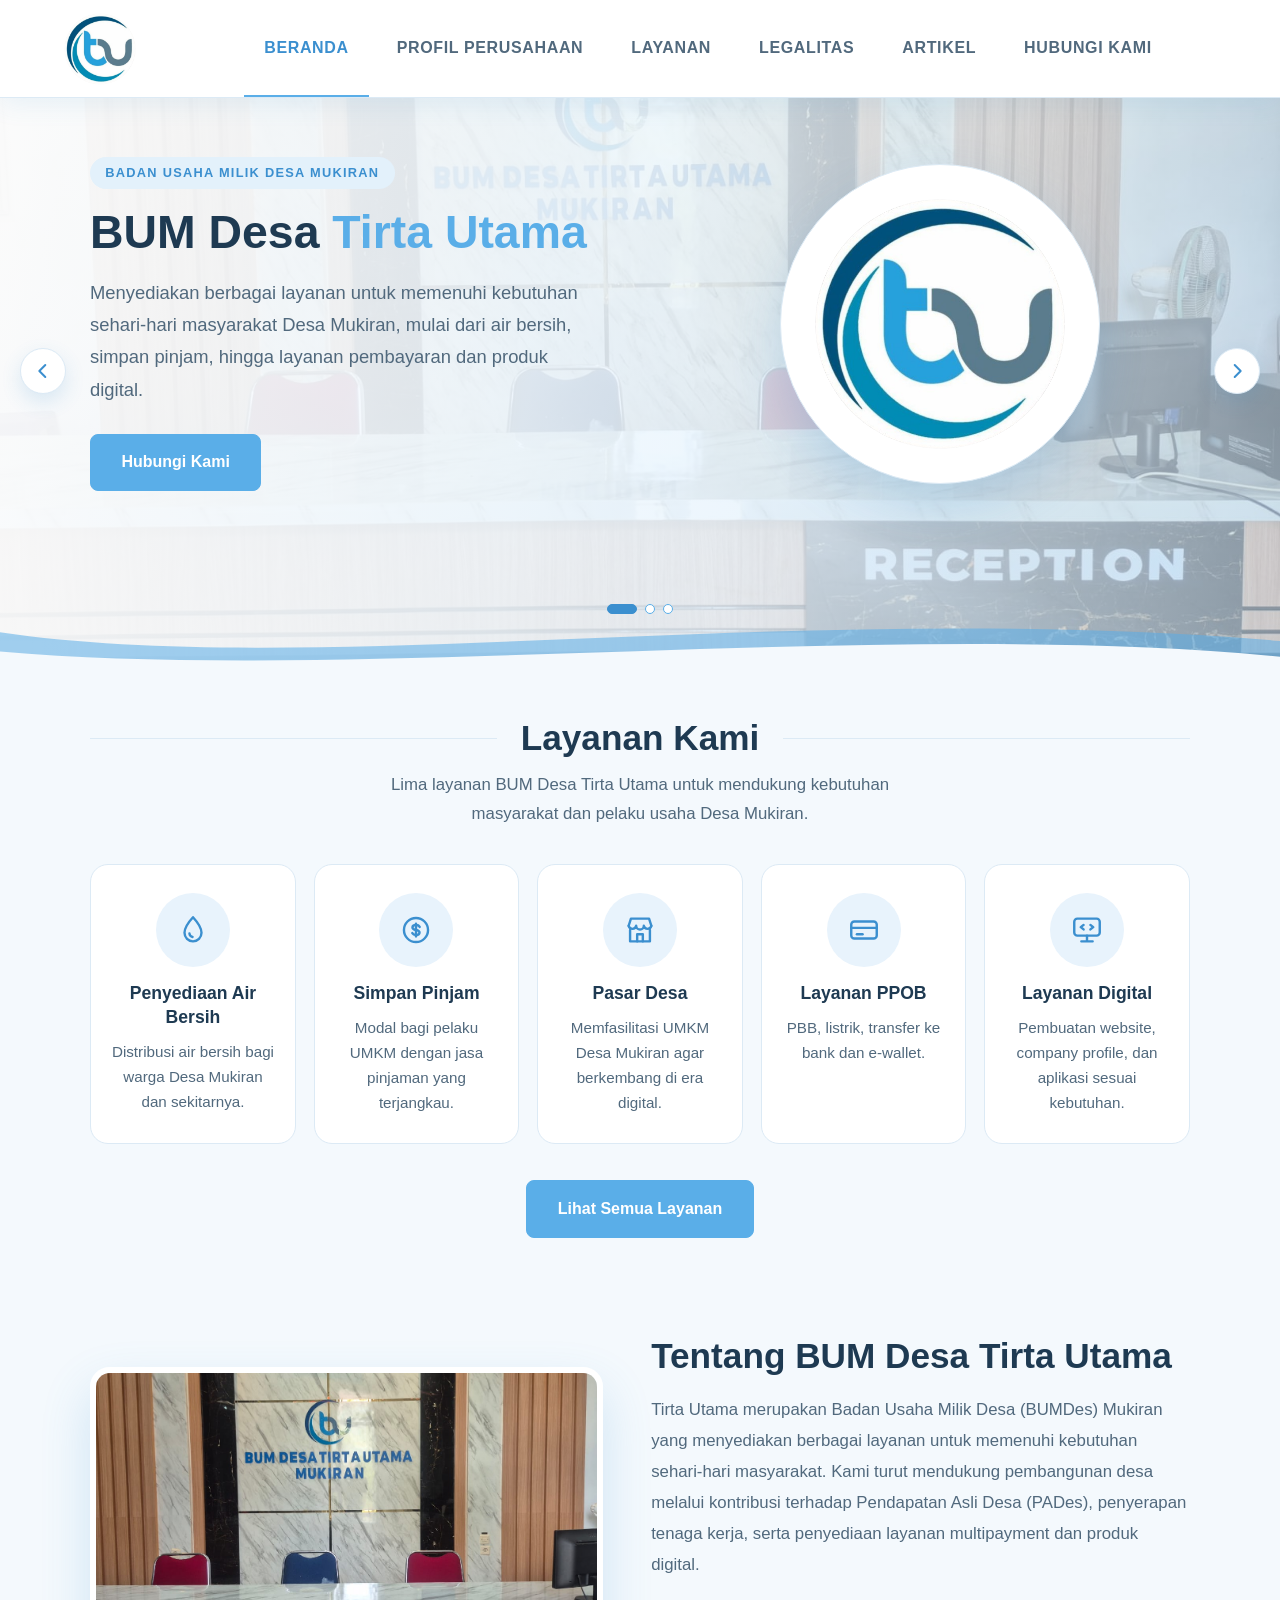
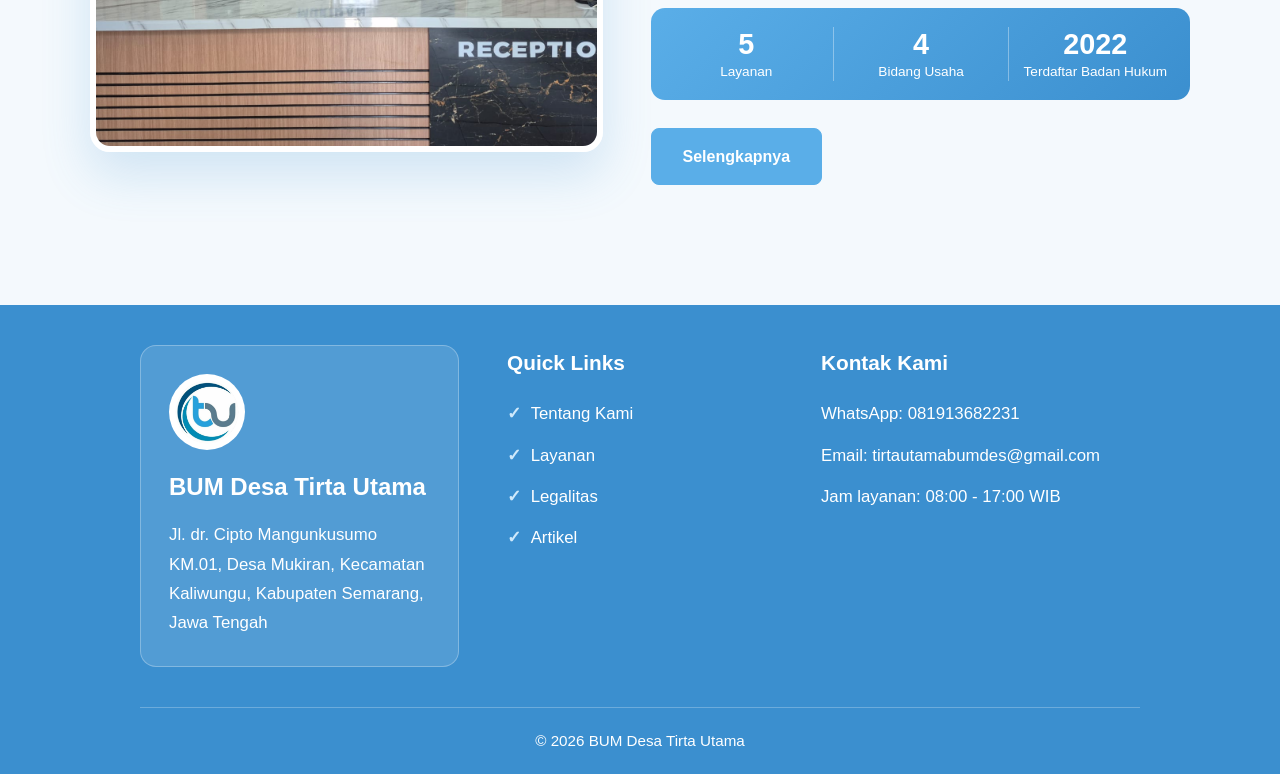
==== index.html @ 74d72820 "web" ====
<!DOCTYPE html>
<html lang="id">
<head>
    <meta charset="UTF-8">
    <meta name="viewport" content="width=device-width, initial-scale=1">
    <title>BUM DESA TIRTA UTAMA</title>
    <link rel="stylesheet" href="style.css">
</head>

<body class="home">
    <div class="container">

        <!-- NAVIGATION BAR -->
        <div class="container-navbar">
            <ul class="ul-navbar">
                <li class="li-navbar">
                    <a href="index.html" class="a-navbar active">BERANDA</a>
                </li>
                <li class="li-navbar">
                    <a href="companyprofile.html" class="a-navbar">PROFIL PERUSAHAAN</a>
                </li>
                <li class="li-navbar">
                    <a href="layanan.html" class="a-navbar">LAYANAN</a>
                </li>
                <li class="li-navbar">
                    <a href="legalitas.html" class="a-navbar">LEGALITAS</a>
                </li>
                <li class="li-navbar">
                    <a href="artikel.html" class="a-navbar">ARTIKEL</a>
                </li>
                <li class="li-navbar">
                    <a href="hubungikami.html" class="a-navbar">HUBUNGI KAMI</a>
                </li>
            </ul>
        </div>
        <!-- END OF NAVIGATION BAR -->

        <!-- CONTENT -->
        <main>

            <!-- HERO SLIDER: slide 1 = sapaan, slide berikutnya = artikel terbaru (dibuat otomatis oleh beranda.js) -->
            <section class="hm-hero" aria-roledescription="carousel" aria-label="Sapaan dan artikel terbaru">
                <div class="hm-track" id="hm-track">

                    <!-- Slide 1: sapaan -->
                    <div class="hm-slide">
                        <div class="hm-slide-in">
                            <div>
                                <span class="hm-kicker">Badan Usaha Milik Desa Mukiran</span>
                                <h1>BUM Desa <span>Tirta Utama</span></h1>
                                <p>Menyediakan berbagai layanan untuk memenuhi kebutuhan sehari-hari masyarakat Desa Mukiran, mulai dari air bersih, simpan pinjam, hingga layanan pembayaran dan produk digital.</p>
                                <div class="hm-btns">
                                    <a href="hubungikami.html" class="btn btn-primary">Hubungi Kami</a>
                                </div>
                            </div>
                            <div class="hm-visual hm-visual-logo">
                                <img src="logo.png" alt="Logo BUM Desa Tirta Utama">
                            </div>
                        </div>
                    </div>

                    <!-- Slide artikel disisipkan di sini oleh beranda.js -->

                </div>

                <button type="button" class="hm-arrow hm-prev" id="hm-prev" aria-label="Slide sebelumnya">
                    <svg viewBox="0 0 24 24" fill="none" stroke="currentColor" stroke-width="2.2" stroke-linecap="round" stroke-linejoin="round" aria-hidden="true"><path d="M14.5 5.5L8 12l6.5 6.5"/></svg>
                </button>
                <button type="button" class="hm-arrow hm-next" id="hm-next" aria-label="Slide berikutnya">
                    <svg viewBox="0 0 24 24" fill="none" stroke="currentColor" stroke-width="2.2" stroke-linecap="round" stroke-linejoin="round" aria-hidden="true"><path d="M9.5 5.5L16 12l-6.5 6.5"/></svg>
                </button>
                <div class="hm-dots" id="hm-dots"></div>
            </section>

            <!-- LAYANAN -->
            <section class="hm-section">
                <div class="hm-wrap">
                    <h2 class="hm-title">Layanan Kami</h2>
                    <p class="hm-sub">Lima layanan BUM Desa Tirta Utama untuk mendukung kebutuhan masyarakat dan pelaku usaha Desa Mukiran.</p>

                    <div class="hm-svc-grid">
                        <a href="layanan.html" class="hm-svc">
                            <span class="hm-svc-icon"><svg viewBox="0 0 24 24" fill="none" stroke="currentColor" stroke-width="1.7" stroke-linecap="round" stroke-linejoin="round" aria-hidden="true"><path d="M12 3s6 6.5 6 11a6 6 0 0 1-12 0c0-4.5 6-11 6-11z"/><path d="M9.5 14.5a2.6 2.6 0 0 0 2.2 2.4"/></svg></span>
                            <h3>Penyediaan Air Bersih</h3>
                            <p>Distribusi air bersih bagi warga Desa Mukiran dan sekitarnya.</p>
                        </a>
                        <a href="layanan.html" class="hm-svc">
                            <span class="hm-svc-icon"><svg viewBox="0 0 24 24" fill="none" stroke="currentColor" stroke-width="1.7" stroke-linecap="round" stroke-linejoin="round" aria-hidden="true"><circle cx="12" cy="12" r="8.5"/><path d="M12 7.5v9"/><path d="M14.6 9.8c-.5-.9-1.5-1.3-2.6-1.3-1.5 0-2.5.7-2.5 1.7s1 1.5 2.5 1.8 2.5.8 2.5 1.8-1 1.7-2.5 1.7c-1.1 0-2.1-.4-2.6-1.3"/></svg></span>
                            <h3>Simpan Pinjam</h3>
                            <p>Modal bagi pelaku UMKM dengan jasa pinjaman yang terjangkau.</p>
                        </a>
                        <a href="layanan.html" class="hm-svc">
                            <span class="hm-svc-icon"><svg viewBox="0 0 24 24" fill="none" stroke="currentColor" stroke-width="1.7" stroke-linecap="round" stroke-linejoin="round" aria-hidden="true"><path d="M4 9l1.6-5h12.8L20 9"/><path d="M4 9a2.7 2.7 0 0 0 5.3 0 2.7 2.7 0 0 0 5.4 0A2.7 2.7 0 0 0 20 9"/><path d="M5 12v8h14v-8"/><path d="M10 20v-5h4v5"/></svg></span>
                            <h3>Pasar Desa</h3>
                            <p>Memfasilitasi UMKM Desa Mukiran agar berkembang di era digital.</p>
                        </a>
                        <a href="layanan.html" class="hm-svc">
                            <span class="hm-svc-icon"><svg viewBox="0 0 24 24" fill="none" stroke="currentColor" stroke-width="1.7" stroke-linecap="round" stroke-linejoin="round" aria-hidden="true"><rect x="3" y="6" width="18" height="12" rx="2.2"/><path d="M3 10.5h18"/><path d="M7 15h4"/></svg></span>
                            <h3>Layanan PPOB</h3>
                            <p>PBB, listrik, transfer ke bank dan e-wallet.</p>
                        </a>
                        <a href="layanan.html" class="hm-svc">
                            <span class="hm-svc-icon"><svg viewBox="0 0 24 24" fill="none" stroke="currentColor" stroke-width="1.7" stroke-linecap="round" stroke-linejoin="round" aria-hidden="true"><rect x="3" y="4" width="18" height="12" rx="2.2"/><path d="M8 20h8M12 16v4"/><path d="M9.6 8.4L7.6 10l2 1.6M14.4 8.4l2 1.6-2 1.6"/></svg></span>
                            <h3>Layanan Digital</h3>
                            <p>Pembuatan website, company profile, dan aplikasi sesuai kebutuhan.</p>
                        </a>
                    </div>

                    <div class="hm-center">
                        <a href="layanan.html" class="btn btn-primary">Lihat Semua Layanan</a>
                    </div>
                </div>
            </section>

            <!-- COMPANY PROFILE -->
            <section class="hm-section">
                <div class="hm-wrap hm-about">
                    <img src="bumdes.png" class="hm-about-img" alt="Ruang resepsionis BUM Desa Tirta Utama Mukiran">

                    <div>
                        <h2>Tentang BUM Desa Tirta Utama</h2>
                        <p>Tirta Utama merupakan Badan Usaha Milik Desa (BUMDes) Mukiran yang menyediakan berbagai 
                            layanan untuk memenuhi kebutuhan sehari-hari masyarakat. Kami turut mendukung pembangunan 
                            desa melalui kontribusi terhadap Pendapatan Asli Desa (PADes), penyerapan tenaga kerja, 
                            serta penyediaan layanan multipayment dan produk digital.</p>

                        <div class="hm-stats">
                            <div><b>5</b><span>Layanan</span></div>
                            <div><b>4</b><span>Bidang Usaha</span></div>
                            <div><b>2022</b><span>Terdaftar Badan Hukum</span></div>
                        </div>

                        <a href="companyprofile.html" class="btn btn-primary">Selengkapnya</a>
                    </div>
                </div>
            </section>

        </main>
        <!-- END OF CONTENT -->

        <!-- FOOTER -->
        <footer class="container-footer">
            <div class="footer-grid">
                <div class="footer-card">
                    <img src="logo.png" class="footer-logo" alt="BUM Desa Tirta Utama">
                    <h3>BUM Desa Tirta Utama</h3>
                    <p>Jl. dr. Cipto Mangunkusumo KM.01, Desa Mukiran, Kecamatan Kaliwungu, Kabupaten Semarang, Jawa Tengah</p>
                </div>
                <div class="footer-col">
                    <h4>Quick Links</h4>
                    <ul class="footer-list footer-check">
                        <li><a href="companyprofile.html">Tentang Kami</a></li>
                        <li><a href="layanan.html">Layanan</a></li>
                        <li><a href="legalitas.html">Legalitas</a></li>
                        <li><a href="artikel.html">Artikel</a></li>
                    </ul>
                </div>
                <div class="footer-col">
                    <h4>Kontak Kami</h4>
                    <ul class="footer-list">
                        <li>WhatsApp: 081913682231</li>
                        <li>Email: tirtautamabumdes@gmail.com</li>
                        <li>Jam layanan: 08:00 - 17:00 WIB</li>
                    </ul>
                </div>
            </div>
            <div class="footer-bottom">
                <p>&copy; 2026 BUM Desa Tirta Utama</p>
            </div>
        </footer>
        <!-- END OF FOOTER -->

    </div>

    <script src="ilustrasi.js"></script>
    <script src="artikel-data.js"></script>
    <script src="beranda.js"></script>
    <script src="logo-scroll.js"></script>
</body>
</html>
---- style.css ----
/* ==========================================================
   BUMDes Tirta Utama - style.css
   Konsep: clean, minimalis, biru muda
   ========================================================== */

:root {
    --bg:      #F4F9FD;   /* latar halaman, biru sangat muda */
    --white:   #FFFFFF;
    --line:    #DCEAF5;   /* garis tipis */
    --sky:     #5AAEE8;   /* biru muda utama */
    --sky-dk:  #3B8FCF;   /* biru muda lebih tegas (hover, footer) */
    --ink:     #1E3A52;   /* teks judul */
    --text:    #51697D;   /* teks isi */
    --font:    "Plus Jakarta Sans", "Segoe UI", Arial, sans-serif;
}

* {
    margin: 0;
    padding: 0;
    box-sizing: border-box;
}

body {
    font-family: var(--font);
    font-size: 1rem;
    line-height: 1.75;
    color: var(--text);
    background: var(--bg);
}

/* ---------- Background foto (setengah halaman, blur, memudar ke bawah) ---------- */
body::before {
    content: "";
    position: fixed;
    top: 35px;                    /* mulai tepat di bawah navbar */
    left: -30px;
    right: -30px;
    height: calc(80vh + 30px);    /* makin besar = foto makin utuh */
    z-index: -1;
    pointer-events: none;
    background:
        linear-gradient(to bottom, rgba(244, 249, 253, 0.15), rgba(244, 249, 253, 0.55)),
        url("bumdes.png") center top / cover no-repeat;
    filter: blur(3px);
    -webkit-mask-image: linear-gradient(to bottom, #000 55%, transparent 100%);
    mask-image: linear-gradient(to bottom, #000 55%, transparent 100%);
}

/* saat di-scroll, foto makin blur lalu hilang (Chrome/Edge terbaru) */
@keyframes bg-scroll {
    from { filter: blur(3px);  opacity: 1; }
    to   { filter: blur(18px); opacity: 0; }
}

@supports (animation-timeline: scroll()) {
    body::before {
        animation: bg-scroll linear both;
        animation-timeline: scroll(root);
        animation-range: 0 55vh;
    }
}

.container {
    min-height: 100vh;
    display: flex;
    flex-direction: column;
}

/* ---------- Navigation bar ---------- */
.container-navbar {
    position: sticky;
    top: 0;
    z-index: 100;
    background: var(--white);
    border-bottom: 1px solid var(--line);
}

.ul-navbar {
    list-style: none;
    max-width: 1000px;
    margin: 0 auto;
    padding: 0 1.5rem;
    display: flex;
    justify-content: center;
    gap: 0.5rem;
}

.li-navbar {
    display: block;
}

.a-navbar {
    display: block;
    padding: 1.25rem 1rem;
    font-size: 0.8rem;
    font-weight: 600;
    letter-spacing: 0.05em;
    color: var(--text);
    text-decoration: none;
    border-bottom: 2px solid transparent;
    transition: color 0.2s ease, border-color 0.2s ease;
}

.a-navbar:hover {
    color: var(--sky-dk);
}

.a-navbar.active {
    color: var(--sky-dk);
    border-bottom-color: var(--sky);
}

/* ---------- Content (hero, rata tengah) ---------- */
.container-content {
    padding: 4rem 1.5rem;
}

.content {
    max-width: 680px;
    margin: 0 auto;
    display: flex;
    flex-direction: column;
    align-items: center;
    text-align: center;
}

.img-content {
    width: 220px;
    height: 220px;
    object-fit: contain;
    display: block;
    margin-bottom: 2rem;
    padding: 1rem;
    background: var(--white);
    border: 1px solid var(--line);
    border-radius: 50%;
}

.content h1 {
    font-size: clamp(1.8rem, 4vw, 2.6rem);
    font-weight: 700;
    line-height: 1.25;
    color: var(--ink);
    margin-bottom: 1rem;
}

.text-content {
    width: 100%;
    text-align: center;
}

.content p {
    max-width: 58ch;
    margin-left: auto;
    margin-right: auto;
    font-size: 1.02rem;
}

/* ---------- Tombol ---------- */
.button-group {
    display: flex;
    justify-content: center;
    flex-wrap: wrap;
    gap: 0.8rem;
    margin-top: 2rem;
}

.btn {
    display: inline-block;
    padding: 0.7rem 1.6rem;
    font-size: 0.92rem;
    font-weight: 600;
    text-align: center;
    text-decoration: none;
    border: 1.5px solid var(--sky);
    border-radius: 8px;
    transition: background 0.2s ease, color 0.2s ease, border-color 0.2s ease;
}

.btn-primary {
    background: var(--sky);
    color: var(--white);
}

.btn-primary:hover {
    background: var(--sky-dk);
    border-color: var(--sky-dk);
}

.btn-secondary {
    background: transparent;
    color: var(--sky-dk);
}

.btn-secondary:hover {
    background: var(--white);
    border-color: var(--sky-dk);
}

.a-navbar:focus-visible,
.btn:focus-visible {
    outline: 3px solid var(--sky);
    outline-offset: 2px;
}

/* ---------- Artikel terbaru ---------- */
/* Jarak: judul -> kartu 2rem | kartu -> tombol 3rem | tombol -> footer 3rem (diatur di .container-footer) */
.container-artikel {
    flex-shrink: 0;
    padding: 1rem 1.5rem 0;
}

.artikel {
    max-width: 1000px;
    margin: 0 auto;
}

.artikel-title {
    text-align: center;
    font-size: clamp(1.5rem, 3vw, 2rem);
    font-weight: 700;
    color: var(--ink);
    margin-bottom: 2rem;
}

/* kolom menyesuaikan lebar layar (2 kolom di desktop, 1 kolom di HP) */
.artikel-grid {
    display: grid;
    grid-template-columns: repeat(auto-fit, minmax(min(420px, 100%), 1fr));
    gap: 0 3rem;                 /* jarak antar kartu diatur lewat margin-bottom kartu */
}

.artikel-card {
    display: flex;
    flex-direction: column;
    gap: 0.6rem;
    padding: 1.5rem 1.75rem;
    background: var(--white);
    border: 1px solid var(--line);
    border-radius: 14px;
    margin-bottom: 3rem;         /* JARAK ANTAR KARTU (3rem = sekitar 2 cm), ubah angka ini */
    transition: border-color 0.2s ease;
}

.artikel-card:hover {
    border-color: var(--sky);
}

.artikel-sumber {
    font-size: 0.8rem;
    font-weight: 600;
    color: var(--sky-dk);
}

.artikel-judul {
    font-size: 1.1rem;
    font-weight: 600;
    line-height: 1.4;
}

.artikel-judul a {
    color: var(--ink);
    text-decoration: none;
}

.artikel-judul a:hover {
    color: var(--sky-dk);
}

.artikel-tanggal {
    margin-top: auto;
    font-size: 0.82rem;
}

/* tombol selebar daftar artikel di atasnya */
.artikel-more {
    width: 100%;
    max-width: 1000px;
    margin: 0 auto;              /* jarak ke kartu sudah dari margin-bottom kartu terakhir */
}

/* jaga-jaga kalau .artikel-more tidak sengaja ada di luar .artikel */
.container > .artikel-more {
    width: calc(100% - 3rem);
    margin: 0 auto;
}

.artikel-more .btn {
    display: block;
    width: 100%;
    padding: 1rem 1.5rem;
    background: var(--white);
}

.artikel-more .btn:hover {
    background: var(--sky);
    border-color: var(--sky);
    color: var(--white);
}

/* ---------- Footer ---------- */
.container-footer {
    margin-top: 3rem;            /* jarak dari tombol artikel ke kotak biru footer */
    background: #3B8FCF;
    color: #FFFFFF;
    padding: 2.5rem 1.5rem 0;
}

.footer-grid {
    max-width: 1000px;
    margin: 0 auto;
    display: grid;
    grid-template-columns: 1.2fr 1fr 1.2fr;
    gap: 3rem;
    align-items: start;
}

.footer-card {
    padding: 1.75rem;
    background: rgba(255, 255, 255, 0.14);
    border: 1px solid rgba(255, 255, 255, 0.28);
    border-radius: 16px;
}

.footer-logo {
    display: block;
    width: 76px;
    height: 76px;
    margin-bottom: 1rem;
    padding: 6px;
    object-fit: contain;
    background: #FFFFFF;
    border-radius: 50%;
}

.footer-card h3 {
    font-size: 1.2rem;
    font-weight: 700;
    margin-bottom: 0.75rem;
}

.footer-card p {
    font-size: 0.92rem;
    line-height: 1.7;
}

.footer-col h4 {
    font-size: 1.05rem;
    font-weight: 700;
    margin-bottom: 1rem;
}

.footer-list {
    list-style: none;
    display: flex;
    flex-direction: column;
    gap: 0.55rem;
    font-size: 0.92rem;
}

.footer-list a {
    color: #FFFFFF;
    text-decoration: none;
}

.footer-list a:hover {
    text-decoration: underline;
}

.footer-check li::before {
    content: "\2713";
    margin-right: 0.6rem;
    font-weight: 700;
    color: #CFE9FB;
}

.footer-bottom {
    max-width: 1000px;
    margin: 2.5rem auto 0;
    padding: 1.25rem 0;
    text-align: center;
    font-size: 0.85rem;
    border-top: 1px solid rgba(255, 255, 255, 0.25);
}

/* ---------- Tablet ---------- */
@media (max-width: 800px) {
    .footer-grid {
        grid-template-columns: 1fr;
        gap: 2rem;
    }
}

/* ---------- HP ---------- */
@media (max-width: 600px) {
    .ul-navbar {
        justify-content: flex-start;
        overflow-x: auto;
        padding: 0 0.5rem;
    }

    .a-navbar {
        white-space: nowrap;
        padding: 1rem 0.75rem;
    }

    .container-content {
        padding: 2.5rem 1.25rem;
    }

    .img-content {
        width: 170px;
        height: 170px;
    }

    .button-group .btn {
        flex: 1 1 100%;
    }
}

/* ==========================================================
   FOOTER: full lebar, clean & minimalis
   ========================================================== */
.container-footer {
    width: auto;
    max-width: none;
    margin: 4.5rem 0 0;                /* jarak dari tombol artikel ke footer (makin besar = footer makin ke bawah) */
    padding: 2.5rem 1.5rem 0;          /* tinggi footer mengikuti isi */
    border: 0;
    border-radius: 0;
    overflow: visible;
    background: #3B8FCF;
    color: #FFFFFF;
    box-shadow: none;
    -webkit-backdrop-filter: none;
    backdrop-filter: none;
}

/* jaga-jaga kalau di HTML ada .container-footer di dalam .container-footer */
.container-footer .container-footer {
    margin: 0;
    padding: 0;
    background: none;
}

.footer-card {
    background: rgba(255, 255, 255, 0.12);
    border: 1px solid rgba(255, 255, 255, 0.28);
    -webkit-backdrop-filter: none;
    backdrop-filter: none;
}

/* ==========================================================
   LOGO KECIL di pojok kiri navbar
   Muncul otomatis setelah logo besar di home tertutup navbar
   (dibuat & diatur oleh logo-scroll.js)
   ========================================================== */
.img-content {
    position: static;
    z-index: auto;
    will-change: auto;
    transform: none;
}

.navbar-logo {
    position: absolute;
    left: 20px;
    top: 50%;
    transform: translateY(-50%);
    width: 44px;
    height: 44px;
    object-fit: contain;
    opacity: 0;
    pointer-events: none;
}

.navbar-logo.show {
    opacity: 1;
    pointer-events: auto;
    cursor: pointer;
}

/* beri ruang di navbar untuk logo kecil di layar sempit */
@media (max-width: 860px) {
    .ul-navbar {
        justify-content: flex-start;
        overflow-x: auto;
        padding-left: 4.5rem;
    }
}

/* ==========================================================
   NAVBAR DIPERBESAR (lebih tinggi, huruf & logo lebih besar)
   ========================================================== */
.container-navbar {
    box-shadow: 0 6px 24px rgba(59, 143, 207, 0.10);
}

.ul-navbar {
    max-width: 1200px;
    padding: 0 1.5rem 0 7rem;         /* sisi kiri disisakan untuk logo */
}

.a-navbar {
    padding: 2.1rem 1.25rem;          /* tinggi navbar: ubah angka 2.1rem */
    font-size: 1rem;
    letter-spacing: 0.04em;
}

.navbar-logo {
    left: 2rem;
    width: 64px;
    height: 64px;
}

.a-navbar {
    white-space: nowrap;
}

/* layar sedang: menu tidak turun ke baris kedua, tapi bisa digeser */
@media (max-width: 1100px) {
    .ul-navbar {
        flex-wrap: nowrap;
        justify-content: flex-start;
        overflow-x: auto;
    }
}

/* background foto mulai pas di bawah navbar yang baru */
body::before {
    top: 66px;
}

@media (max-width: 860px) {
    .ul-navbar {
        padding-left: 6.5rem;
    }
}

@media (max-width: 600px) {
    .ul-navbar {
        padding-left: 4.5rem;
    }

    .a-navbar {
        padding: 1.5rem 0.9rem;
        font-size: 0.85rem;
    }

    .navbar-logo {
        left: 0.75rem;
        width: 48px;
        height: 48px;
    }

    body::before {
        top: 55px;
    }
}

/* ==========================================================
   LOGO NAVBAR: selalu tampil dari awal, posisi di kiri seperti contoh
   ========================================================== */
.navbar-logo {
    opacity: 1;
    pointer-events: auto;
    cursor: pointer;
    left: 4rem;
    width: 72px;
    height: 72px;
}

.ul-navbar {
    padding-left: 10rem;               /* ruang untuk logo */
}

@media (max-width: 860px) {
    .navbar-logo {
        left: 1.5rem;
        width: 60px;
        height: 60px;
    }

    .ul-navbar {
        padding-left: 6rem;
    }
}

@media (max-width: 600px) {
    .navbar-logo {
        left: 0.75rem;
        width: 48px;
        height: 48px;
    }

    .ul-navbar {
        padding-left: 4.5rem;
    }
}

/* ==========================================================
   ARTIKEL TERBARU (versi baru: kartu bergambar)
   ========================================================== */
.berita {
    flex-shrink: 0;
    padding: 1rem 1.5rem 0;
}

.berita-wrap {
    max-width: 1000px;
    margin: 0 auto;
}

.berita-head {
    text-align: center;
    margin-bottom: 2.75rem;
}

.berita-eyebrow {
    display: inline-block;
    margin-bottom: 0.9rem;
    padding: 0.3rem 0.95rem;
    font-size: 0.76rem;
    font-weight: 600;
    letter-spacing: 0.12em;
    text-transform: uppercase;
    color: var(--sky-dk);
    background: #E3F1FB;
    border-radius: 999px;
}

.berita-title {
    font-size: clamp(1.6rem, 3.2vw, 2.2rem);
    font-weight: 700;
    line-height: 1.25;
    color: var(--ink);
}

.berita-sub {
    max-width: 48ch;
    margin: 0.6rem auto 0;
    font-size: 0.98rem;
}

.berita-grid {
    display: grid;
    grid-template-columns: repeat(auto-fit, minmax(min(420px, 100%), 1fr));
    gap: 1.75rem;
}

.berita-card {
    display: flex;
    flex-direction: column;
    overflow: hidden;
    color: inherit;
    text-decoration: none;
    background: var(--white);
    border: 1px solid var(--line);
    border-radius: 18px;
    transition: transform 0.25s ease, box-shadow 0.25s ease, border-color 0.25s ease;
}

.berita-card:hover {
    transform: translateY(-4px);
    border-color: var(--sky);
    box-shadow: 0 14px 30px rgba(59, 143, 207, 0.14);
}

.berita-img {
    aspect-ratio: 16 / 10;
    overflow: hidden;
    background: linear-gradient(135deg, #EEF6FC, #CDE5F6);
}

.berita-img img,
.berita-img svg {
    display: block;
    width: 100%;
    height: 100%;
    object-fit: cover;
    transition: transform 0.5s ease;
}

.berita-card:hover .berita-img img,
.berita-card:hover .berita-img svg {
    transform: scale(1.04);
}

.berita-body {
    flex: 1;
    display: flex;
    flex-direction: column;
    gap: 0.6rem;
    padding: 1.3rem 1.5rem 1.4rem;
}

.berita-kategori {
    align-self: flex-start;
    padding: 0.2rem 0.75rem;
    font-size: 0.72rem;
    font-weight: 600;
    letter-spacing: 0.07em;
    text-transform: uppercase;
    color: var(--sky-dk);
    background: #E8F3FC;
    border-radius: 999px;
}

.berita-judul {
    font-size: 1.12rem;
    font-weight: 700;
    line-height: 1.4;
    color: var(--ink);
}

.berita-ringkasan {
    font-size: 0.92rem;
    line-height: 1.65;
    display: -webkit-box;
    -webkit-line-clamp: 2;
    -webkit-box-orient: vertical;
    overflow: hidden;
}

.berita-meta {
    margin-top: auto;
    padding-top: 0.95rem;
    display: flex;
    justify-content: space-between;
    align-items: center;
    gap: 1rem;
    font-size: 0.82rem;
    border-top: 1px solid var(--line);
}

.berita-baca {
    font-weight: 600;
    color: var(--sky-dk);
}

.berita-more {
    margin-top: 2.75rem;
    text-align: center;
}

.berita-more .btn {
    padding: 0.85rem 2.4rem;
    background: var(--white);
}

.berita-more .btn:hover {
    background: var(--sky);
    border-color: var(--sky);
    color: var(--white);
}

/* ==========================================================
   UKURAN TULISAN DIPERBESAR & DISERASIKAN (hero + artikel)
   ========================================================== */
.content {
    max-width: 780px;
}

.content h1 {
    font-size: clamp(2.2rem, 5vw, 3.4rem);
    margin-bottom: 1.25rem;
}

.content p {
    max-width: 64ch;
    font-size: clamp(1.05rem, 1.6vw, 1.2rem);
    line-height: 1.8;
}

.button-group {
    margin-top: 2.25rem;
}

.btn {
    font-size: 1rem;
    padding: 0.85rem 1.9rem;
}

.berita-eyebrow {
    font-size: 0.82rem;
}

.berita-title {
    font-size: clamp(2rem, 4.2vw, 2.8rem);
}

.berita-sub {
    max-width: 56ch;
    font-size: clamp(1.05rem, 1.5vw, 1.15rem);
}

.berita-kategori {
    font-size: 0.78rem;
}

.berita-judul {
    font-size: 1.3rem;
}

.berita-ringkasan {
    font-size: 1rem;
    -webkit-line-clamp: 3;
}

.berita-meta {
    font-size: 0.9rem;
}

.berita-more .btn {
    font-size: 1rem;
}

/* ==========================================================
   FOOTER: TULISAN DIPERBESAR
   ========================================================== */
.footer-card h3 {
    font-size: 1.5rem;
}

.footer-card p {
    font-size: 1.05rem;
    line-height: 1.75;
}

.footer-col h4 {
    font-size: 1.3rem;
    margin-bottom: 1.1rem;
}

.footer-list {
    gap: 0.75rem;
    font-size: 1.05rem;
}

.footer-list li {
    overflow-wrap: anywhere;
}

.footer-bottom {
    font-size: 0.95rem;
}

/* ==========================================================
   HALAMAN COMPANY PROFILE
   ========================================================== */
.cp-main {
    flex: 1;
}

.cp-hero {
    padding: 4.5rem 1.5rem 2.5rem;
    text-align: center;
}

.cp-hero-inner {
    max-width: 760px;
    margin: 0 auto;
}

.cp-eyebrow {
    display: inline-block;
    margin-bottom: 1rem;
    padding: 0.3rem 0.95rem;
    font-size: 0.82rem;
    font-weight: 600;
    letter-spacing: 0.12em;
    text-transform: uppercase;
    color: var(--sky-dk);
    background: #E3F1FB;
    border-radius: 999px;
}

.cp-hero h1 {
    font-size: clamp(2.2rem, 5vw, 3.2rem);
    font-weight: 700;
    line-height: 1.2;
    color: var(--ink);
    margin-bottom: 1rem;
}

.cp-hero p {
    max-width: 56ch;
    margin: 0 auto;
    font-size: clamp(1.05rem, 1.6vw, 1.2rem);
    line-height: 1.8;
}

.cp-section {
    padding: 2.75rem 1.5rem;
}

.cp-wrap {
    max-width: 1000px;
    margin: 0 auto;
}

.cp-title {
    margin-bottom: 1.75rem;
    font-size: clamp(1.6rem, 3.4vw, 2.2rem);
    font-weight: 700;
    line-height: 1.25;
    color: var(--ink);
}

.cp-note {
    margin: -1rem 0 1.75rem;
    font-size: 0.92rem;
    font-style: italic;
}

/* ---------- Tentang kami ---------- */
.cp-about {
    display: grid;
    grid-template-columns: 1.4fr 1fr;
    gap: 3rem;
    align-items: start;
}

.cp-about-text p {
    margin-bottom: 1.1rem;
    font-size: 1.08rem;
    line-height: 1.85;
}

.cp-facts {
    padding: 0.5rem 1.75rem;
    background: var(--white);
    border: 1px solid var(--line);
    border-radius: 18px;
}

.cp-fact {
    padding: 1.1rem 0;
    border-bottom: 1px solid var(--line);
}

.cp-fact:last-child {
    border-bottom: 0;
}

.cp-fact dt {
    margin-bottom: 0.25rem;
    font-size: 0.78rem;
    font-weight: 600;
    letter-spacing: 0.08em;
    text-transform: uppercase;
    color: var(--sky-dk);
}

.cp-fact dd {
    font-size: 1.02rem;
    line-height: 1.55;
    color: var(--ink);
}

/* ---------- Visi & misi ---------- */
.cp-duo {
    display: grid;
    grid-template-columns: 1fr 1.3fr;
    gap: 1.75rem;
}

.cp-card {
    padding: 2rem;
    background: var(--white);
    border: 1px solid var(--line);
    border-radius: 18px;
}

.cp-card h3 {
    margin-bottom: 0.9rem;
    font-size: 1.35rem;
    font-weight: 700;
    color: var(--ink);
}

.cp-card p {
    font-size: 1.05rem;
    line-height: 1.8;
}

.cp-list {
    list-style: none;
    display: flex;
    flex-direction: column;
    gap: 0.8rem;
}

.cp-list li {
    position: relative;
    padding-left: 1.6rem;
    font-size: 1.05rem;
    line-height: 1.65;
}

.cp-list li::before {
    content: "";
    position: absolute;
    left: 0;
    top: 0.62em;
    width: 0.6rem;
    height: 0.6rem;
    background: var(--sky);
    border-radius: 50%;
}

/* ---------- Peran ---------- */
.cp-roles {
    display: grid;
    grid-template-columns: repeat(auto-fit, minmax(min(220px, 100%), 1fr));
    gap: 1.25rem;
}

.cp-role {
    padding: 1.75rem 1.5rem;
    background: var(--white);
    border: 1px solid var(--line);
    border-radius: 18px;
    transition: transform 0.25s ease, border-color 0.25s ease, box-shadow 0.25s ease;
}

.cp-role:hover {
    transform: translateY(-4px);
    border-color: var(--sky);
    box-shadow: 0 14px 30px rgba(59, 143, 207, 0.14);
}

.cp-num {
    display: block;
    margin-bottom: 0.9rem;
    font-size: 1.9rem;
    font-weight: 700;
    line-height: 1;
    color: var(--sky);
}

.cp-role h3 {
    margin-bottom: 0.5rem;
    font-size: 1.15rem;
    font-weight: 700;
    line-height: 1.35;
    color: var(--ink);
}

.cp-role p {
    font-size: 0.98rem;
    line-height: 1.7;
}

/* ---------- Struktur pengurus ---------- */
.cp-team {
    display: grid;
    grid-template-columns: repeat(auto-fit, minmax(min(200px, 100%), 1fr));
    gap: 1.25rem;
}

.cp-person {
    padding: 1.75rem 1.25rem;
    text-align: center;
    background: var(--white);
    border: 1px solid var(--line);
    border-radius: 18px;
}

.cp-avatar {
    display: block;
    width: 84px;
    height: 84px;
    margin: 0 auto 1rem;
    background:
        url("data:image/svg+xml,%3Csvg xmlns='http://www.w3.org/2000/svg' viewBox='0 0 84 84'%3E%3Ccircle cx='42' cy='33' r='13' fill='%235AAEE8'/%3E%3Cpath d='M16 74c0-15 11-25 26-25s26 10 26 25' fill='%235AAEE8'/%3E%3C/svg%3E") center / cover no-repeat,
        #E3F1FB;
    border-radius: 50%;
}

.cp-person h3 {
    font-size: 1.08rem;
    font-weight: 700;
    color: var(--ink);
}

.cp-person p {
    font-size: 0.95rem;
    color: var(--sky-dk);
    font-weight: 600;
}

/* ---------- Ajakan ---------- */
.cp-cta {
    padding: 3rem 2rem;
    text-align: center;
    background: #E8F3FC;
    border-radius: 22px;
}

.cp-cta h2 {
    margin-bottom: 0.6rem;
    font-size: clamp(1.5rem, 3vw, 2rem);
    font-weight: 700;
    color: var(--ink);
}

.cp-cta p {
    margin-bottom: 1.75rem;
    font-size: 1.08rem;
}

@media (max-width: 800px) {
    .cp-about,
    .cp-duo {
        grid-template-columns: 1fr;
        gap: 1.75rem;
    }
}

/* ==========================================================
   HALAMAN LAYANAN
   (memakai juga class cp- dari blok "HALAMAN COMPANY PROFILE")
   ========================================================== */
.ly-grid {
    display: grid;
    grid-template-columns: repeat(2, 1fr);
    gap: 1.5rem;
}

.ly-card {
    position: relative;
    display: flex;
    flex-direction: column;
    gap: 0.7rem;
    padding: 2rem;
    background: var(--white);
    border: 1px solid var(--line);
    border-radius: 20px;
    transition: transform 0.25s ease, border-color 0.25s ease, box-shadow 0.25s ease;
}

.ly-card:hover {
    transform: translateY(-4px);
    border-color: var(--sky);
    box-shadow: 0 14px 30px rgba(59, 143, 207, 0.14);
}

/* kartu ke-5 selebar dua kolom */
.ly-card:last-child:nth-child(odd) {
    grid-column: 1 / -1;
}

.ly-num {
    position: absolute;
    top: 1.6rem;
    right: 1.8rem;
    font-size: 1.15rem;
    font-weight: 700;
    color: #B9D9EF;
}

.ly-icon {
    display: grid;
    place-items: center;
    width: 62px;
    height: 62px;
    margin-bottom: 0.4rem;
    color: var(--sky-dk);
    background: #E8F3FC;
    border-radius: 18px;
}

.ly-icon svg {
    width: 30px;
    height: 30px;
}

.ly-card h3 {
    font-size: 1.4rem;
    font-weight: 700;
    line-height: 1.3;
    color: var(--ink);
}

.ly-card p {
    font-size: 1.05rem;
    line-height: 1.75;
}

.ly-tags {
    list-style: none;
    display: flex;
    flex-wrap: wrap;
    gap: 0.55rem;
    margin-top: 0.4rem;
}

.ly-tags li {
    padding: 0.35rem 0.95rem;
    font-size: 0.9rem;
    font-weight: 500;
    color: var(--ink);
    background: #F1F8FD;
    border: 1px solid var(--line);
    border-radius: 999px;
}

@media (max-width: 800px) {
    .ly-grid {
        grid-template-columns: 1fr;
    }
}

/* ==========================================================
   HALAMAN LEGALITAS
   (memakai juga class cp- dari blok "HALAMAN COMPANY PROFILE")
   ========================================================== */
.lg-docs {
    display: grid;
    grid-template-columns: repeat(auto-fit, minmax(min(420px, 100%), 1fr));
    gap: 1.5rem;
}

.lg-doc {
    display: flex;
    flex-direction: column;
    gap: 0.8rem;
    padding: 2rem;
    background: var(--white);
    border: 1px solid var(--line);
    border-radius: 20px;
    transition: transform 0.25s ease, border-color 0.25s ease, box-shadow 0.25s ease;
}

.lg-doc:hover {
    transform: translateY(-4px);
    border-color: var(--sky);
    box-shadow: 0 14px 30px rgba(59, 143, 207, 0.14);
}

.lg-icon {
    display: grid;
    place-items: center;
    width: 62px;
    height: 62px;
    margin-bottom: 0.3rem;
    color: var(--sky-dk);
    background: #E8F3FC;
    border-radius: 18px;
}

.lg-icon svg {
    width: 30px;
    height: 30px;
}

.lg-doc h3 {
    font-size: 1.35rem;
    font-weight: 700;
    line-height: 1.35;
    color: var(--ink);
}

.lg-doc > p {
    font-size: 1.02rem;
    line-height: 1.75;
}

.lg-meta {
    margin-top: 0.4rem;
}

.lg-meta div {
    display: grid;
    grid-template-columns: 9rem 1fr;
    gap: 1rem;
    padding: 0.7rem 0;
    border-top: 1px solid var(--line);
}

.lg-meta dt {
    font-size: 0.8rem;
    font-weight: 600;
    letter-spacing: 0.08em;
    text-transform: uppercase;
    color: var(--sky-dk);
}

.lg-meta dd {
    font-size: 0.98rem;
    line-height: 1.5;
    color: var(--ink);
}

.lg-actions {
    display: flex;
    flex-wrap: wrap;
    gap: 0.75rem;
    margin-top: auto;
    padding-top: 1rem;
}

.lg-actions .btn-secondary {
    background: var(--white);
}

/* ---------- Ringkasan perdes ---------- */
.lg-sum {
    display: grid;
    grid-template-columns: repeat(2, 1fr);
    gap: 1.5rem;
}

.lg-box {
    padding: 1.9rem;
    background: var(--white);
    border: 1px solid var(--line);
    border-radius: 18px;
}

.lg-wide {
    grid-column: 1 / -1;
}

.lg-box h3 {
    margin-bottom: 0.8rem;
    font-size: 1.25rem;
    font-weight: 700;
    color: var(--ink);
}

.lg-box p {
    font-size: 1.02rem;
    line-height: 1.75;
}

.lg-box strong {
    color: var(--ink);
}

.lg-box .cp-list li {
    font-size: 1rem;
}

.lg-ref {
    display: block;
    margin-top: 1.1rem;
    font-size: 0.82rem;
    font-weight: 600;
    color: var(--sky-dk);
}

/* ---------- Diagram pembagian hasil usaha ---------- */
.lg-bar {
    display: flex;
    gap: 3px;
    height: 22px;
    margin: 1.4rem 0 1.2rem;
    overflow: hidden;
    border-radius: 999px;
}

.lg-bar span {
    flex: var(--w) 0 0;
}

.lg-legend {
    list-style: none;
    display: grid;
    grid-template-columns: repeat(auto-fit, minmax(min(260px, 100%), 1fr));
    gap: 0.6rem 1.5rem;
}

.lg-legend li {
    position: relative;
    padding-left: 1.6rem;
    font-size: 0.98rem;
}

.lg-legend li::before {
    content: "";
    position: absolute;
    left: 0;
    top: 0.45em;
    width: 0.8rem;
    height: 0.8rem;
    border-radius: 50%;
    background: var(--dot);
}

.lg-legend b {
    margin-right: 0.35rem;
    color: var(--ink);
}

/* warna segmen (bar dan titik legenda) */
.lg-bar .c1 { background: #2A6FA5; }
.lg-bar .c2 { background: #5AAEE8; }
.lg-bar .c3 { background: #9CCBEE; }
.lg-bar .c4 { background: #CFE6F7; }
.lg-bar .c5 { background: #3B8FCF; }

.lg-legend .c1 { --dot: #2A6FA5; }
.lg-legend .c2 { --dot: #5AAEE8; }
.lg-legend .c3 { --dot: #9CCBEE; }
.lg-legend .c4 { --dot: #CFE6F7; }
.lg-legend .c5 { --dot: #3B8FCF; }

.lg-legend li {
    color: var(--text);
}

@media (max-width: 800px) {
    .lg-sum {
        grid-template-columns: 1fr;
    }

    .lg-meta div {
        grid-template-columns: 1fr;
        gap: 0.2rem;
    }
}
/* ==========================================================
   HALAMAN ARTIKEL
   (memakai juga class cp- dan berita- dari blok sebelumnya)
   ========================================================== */
[hidden] { display: none !important; }

.ar-tools {
    display: flex;
    flex-direction: column;
    gap: 1.1rem;
    margin-bottom: 2rem;
}

.ar-search {
    width: 100%;
    padding: 0.9rem 1.2rem;
    font-family: var(--font);
    font-size: 1rem;
    color: var(--ink);
    background: var(--white);
    border: 1.5px solid var(--line);
    border-radius: 12px;
    transition: border-color 0.2s ease, box-shadow 0.2s ease;
}

.ar-search::placeholder { color: #8DA3B5; }

.ar-search:focus {
    outline: none;
    border-color: var(--sky);
    box-shadow: 0 0 0 3px rgba(90, 174, 232, 0.2);
}

.ar-filter {
    display: flex;
    flex-wrap: wrap;
    gap: 0.6rem;
}

.ar-chip {
    padding: 0.45rem 1.1rem;
    font-family: var(--font);
    font-size: 0.92rem;
    font-weight: 600;
    color: var(--ink);
    background: var(--white);
    border: 1.5px solid var(--line);
    border-radius: 999px;
    cursor: pointer;
    transition: background 0.2s ease, color 0.2s ease, border-color 0.2s ease;
}

.ar-chip:hover { border-color: var(--sky); color: var(--sky-dk); }

.ar-chip.active {
    color: var(--white);
    background: var(--sky);
    border-color: var(--sky);
}

.ar-chip:focus-visible {
    outline: 3px solid var(--sky);
    outline-offset: 2px;
}

.ar-count {
    font-size: 0.92rem;
}

.ar-empty {
    padding: 3rem 2rem;
    text-align: center;
    background: var(--white);
    border: 1px dashed var(--line);
    border-radius: 18px;
}

.ar-empty h3 {
    margin-bottom: 0.4rem;
    font-size: 1.25rem;
    color: var(--ink);
}

/* ---------- Halaman baca artikel ---------- */
.ar-back {
    margin-bottom: 1.5rem;
}

.ar-read {
    max-width: 780px;
    margin: 0 auto;
    overflow: hidden;
    background: var(--white);
    border: 1px solid var(--line);
    border-radius: 20px;
}

.ar-read-body {
    padding: 2rem 2.25rem 2.5rem;
}

.ar-read h1 {
    margin: 0.9rem 0 0.7rem;
    font-size: clamp(1.7rem, 3.6vw, 2.4rem);
    font-weight: 700;
    line-height: 1.3;
    color: var(--ink);
}

.ar-read-date {
    display: block;
    margin-bottom: 1.5rem;
    padding-bottom: 1.25rem;
    font-size: 0.92rem;
    border-bottom: 1px solid var(--line);
}

.ar-lead {
    margin-bottom: 1.2rem;
    font-size: 1.2rem;
    font-weight: 500;
    line-height: 1.75;
    color: var(--ink);
}

.ar-read-body p {
    margin-bottom: 1.1rem;
    font-size: 1.08rem;
    line-height: 1.85;
}

.ar-more {
    margin-top: 3rem;
}

.ar-more .cp-title {
    font-size: clamp(1.3rem, 2.6vw, 1.7rem);
}

@media (max-width: 600px) {
    .ar-read-body { padding: 1.5rem 1.25rem 2rem; }
}

.ar-read .berita-img { aspect-ratio: 16 / 8; }

/* ==========================================================
   HALAMAN HUBUNGI KAMI
   (memakai juga class cp- dari blok "HALAMAN COMPANY PROFILE")
   ========================================================== */
.hk-grid {
    display: grid;
    grid-template-columns: 1fr 1.25fr;
    gap: 2rem;
    align-items: start;
}

.hk-info {
    display: flex;
    flex-direction: column;
    gap: 1rem;
}

.hk-item {
    display: flex;
    align-items: center;
    gap: 1.1rem;
    padding: 1.3rem 1.5rem;
    color: inherit;
    text-decoration: none;
    background: var(--white);
    border: 1px solid var(--line);
    border-radius: 18px;
    transition: transform 0.25s ease, border-color 0.25s ease, box-shadow 0.25s ease;
}

a.hk-item:hover {
    transform: translateY(-3px);
    border-color: var(--sky);
    box-shadow: 0 14px 30px rgba(59, 143, 207, 0.14);
}

a.hk-item:focus-visible {
    outline: 3px solid var(--sky);
    outline-offset: 2px;
}

.hk-icon {
    flex: 0 0 auto;
    display: grid;
    place-items: center;
    width: 56px;
    height: 56px;
    color: var(--sky-dk);
    background: #E8F3FC;
    border-radius: 16px;
}

.hk-icon svg {
    width: 28px;
    height: 28px;
}

.hk-item dt,
.hk-label {
    display: block;
    margin-bottom: 0.15rem;
    font-size: 0.78rem;
    font-weight: 600;
    letter-spacing: 0.08em;
    text-transform: uppercase;
    color: var(--sky-dk);
}

.hk-item dd,
.hk-value {
    font-size: 1.05rem;
    line-height: 1.5;
    color: var(--ink);
    overflow-wrap: anywhere;
}

/* ---------- Formulir ---------- */
.hk-form {
    padding: 2rem;
    background: var(--white);
    border: 1px solid var(--line);
    border-radius: 20px;
}

.hk-form h2 {
    margin-bottom: 0.4rem;
    font-size: 1.5rem;
    font-weight: 700;
    color: var(--ink);
}

.hk-form > p {
    margin-bottom: 1.5rem;
    font-size: 1rem;
}

.hk-field {
    margin-bottom: 1.2rem;
}

.hk-field label {
    display: block;
    margin-bottom: 0.4rem;
    font-size: 0.92rem;
    font-weight: 600;
    color: var(--ink);
}

.hk-field input,
.hk-field select,
.hk-field textarea {
    width: 100%;
    padding: 0.85rem 1.1rem;
    font-family: var(--font);
    font-size: 1rem;
    color: var(--ink);
    background: var(--white);
    border: 1.5px solid var(--line);
    border-radius: 12px;
    transition: border-color 0.2s ease, box-shadow 0.2s ease;
}

.hk-field textarea {
    min-height: 130px;
    resize: vertical;
    line-height: 1.6;
}

.hk-field input::placeholder,
.hk-field textarea::placeholder {
    color: #8DA3B5;
}

.hk-field input:focus,
.hk-field select:focus,
.hk-field textarea:focus {
    outline: none;
    border-color: var(--sky);
    box-shadow: 0 0 0 3px rgba(90, 174, 232, 0.2);
}

.hk-actions {
    display: flex;
    flex-wrap: wrap;
    gap: 0.75rem;
    margin-top: 1.5rem;
}

.hk-actions .btn {
    flex: 1 1 200px;
    font-family: var(--font);
    cursor: pointer;
}

.hk-actions .btn-secondary {
    background: var(--white);
}

.hk-hint {
    margin-top: 1rem;
    font-size: 0.88rem;
}

/* ---------- Peta ---------- */
.hk-map {
    overflow: hidden;
    background: var(--white);
    border: 1px solid var(--line);
    border-radius: 20px;
}

.hk-map iframe {
    display: block;
    width: 100%;
    height: 380px;
    border: 0;
}

.hk-map-foot {
    display: flex;
    flex-wrap: wrap;
    align-items: center;
    justify-content: space-between;
    gap: 1rem;
    padding: 1.25rem 1.5rem;
    border-top: 1px solid var(--line);
}

.hk-map-foot p {
    font-size: 1rem;
}

@media (max-width: 800px) {
    .hk-grid {
        grid-template-columns: 1fr;
    }

    .hk-form {
        padding: 1.5rem 1.25rem;
    }

    .hk-map iframe {
        height: 300px;
    }
}

/* ==========================================================
   HALAMAN HOME (index.html)
   Hero slider + layanan + tentang kami. Awalan class: hm-
   ========================================================== */
body.home::before { display: none; }   /* foto latar lama diganti hero slider */

.hm-wrap {
    max-width: 1100px;
    margin: 0 auto;
}

.hm-section {
    padding: 3rem 1.5rem;
}

.hm-title {
    display: flex;
    align-items: center;
    gap: 1.5rem;
    margin-bottom: 0.6rem;
    font-size: clamp(1.6rem, 3.2vw, 2.2rem);
    font-weight: 700;
    line-height: 1.25;
    text-align: center;
    color: var(--ink);
}

.hm-title::before,
.hm-title::after {
    content: "";
    flex: 1;
    height: 1px;
    background: var(--line);
}

.hm-sub {
    max-width: 56ch;
    margin: 0 auto 2.25rem;
    text-align: center;
    font-size: 1.05rem;
}

/* ---------- Hero slider ---------- */
.hm-hero {
    position: relative;
    overflow: hidden;
    background:
        linear-gradient(100deg, rgba(255, 255, 255, 0.96) 0%, rgba(240, 248, 254, 0.9) 42%, rgba(205, 229, 246, 0.6) 100%),
        url("bumdes.png") center / cover no-repeat;
}

/* lengkungan biru di dasar hero */
.hm-hero::after {
    content: "";
    position: absolute;
    left: 0;
    right: 0;
    bottom: -1px;
    z-index: 2;
    height: 70px;
    pointer-events: none;
    background: url("data:image/svg+xml,%3Csvg xmlns='http://www.w3.org/2000/svg' viewBox='0 0 1440 80' preserveAspectRatio='none'%3E%3Cpath d='M0 38C360 92 900 0 1440 48V80H0z' fill='%235AAEE8' fill-opacity='.55'/%3E%3Cpath d='M0 60C400 96 1000 22 1440 66V80H0z' fill='%23F4F9FD'/%3E%3C/svg%3E") bottom / 100% 100% no-repeat;
}

.hm-track {
    display: flex;
    overflow-x: auto;
    scroll-snap-type: x mandatory;
    scrollbar-width: none;
    overscroll-behavior-x: contain;
    -webkit-overflow-scrolling: touch;
    cursor: grab;
}

.hm-track::-webkit-scrollbar { display: none; }

.hm-track.dragging {
    scroll-snap-type: none;
    cursor: grabbing;
    user-select: none;
}

.hm-track a,
.hm-track img { -webkit-user-drag: none; }

.hm-slide {
    flex: 0 0 100%;
    scroll-snap-align: start;
    padding: 3.5rem 5rem 6rem;
}

.hm-slide-in {
    max-width: 1100px;
    min-height: 340px;
    margin: 0 auto;
    display: grid;
    grid-template-columns: 1.1fr 1fr;
    gap: 3rem;
    align-items: center;
}

.hm-kicker {
    display: inline-block;
    margin-bottom: 1rem;
    padding: 0.3rem 0.95rem;
    font-size: 0.8rem;
    font-weight: 600;
    letter-spacing: 0.1em;
    text-transform: uppercase;
    color: var(--sky-dk);
    background: #E3F1FB;
    border-radius: 999px;
}

.hm-slide h1,
.hm-slide h2 {
    margin-bottom: 1rem;
    font-size: clamp(1.9rem, 4vw, 2.9rem);
    font-weight: 700;
    line-height: 1.2;
    color: var(--ink);
    display: -webkit-box;
    -webkit-line-clamp: 3;
    -webkit-box-orient: vertical;
    overflow: hidden;
}

.hm-slide h1 span { color: var(--sky); }

.hm-slide p {
    max-width: 50ch;
    font-size: clamp(1.02rem, 1.5vw, 1.15rem);
    line-height: 1.75;
}

.hm-date {
    display: block;
    margin-top: 0.75rem;
    font-size: 0.9rem;
}

.hm-btns {
    display: flex;
    flex-wrap: wrap;
    gap: 0.8rem;
    margin-top: 1.75rem;
}

.hm-btns .btn-secondary { background: var(--white); }

.hm-visual {
    overflow: hidden;
    aspect-ratio: 16 / 10;
    background: linear-gradient(135deg, #EEF6FC, #CDE5F6);
    border: 6px solid var(--white);
    border-radius: 22px;
    box-shadow: 0 22px 50px rgba(59, 143, 207, 0.22);
}

.hm-visual img,
.hm-visual svg {
    display: block;
    width: 100%;
    height: 100%;
    object-fit: cover;
}

.hm-visual-logo {
    display: grid;
    place-items: center;
    width: min(320px, 100%);
    aspect-ratio: 1;
    margin: 0 auto;
    padding: 2rem;
    background: var(--white);
    border: 1px solid var(--line);
    border-radius: 50%;
}

.hm-visual-logo img { object-fit: contain; }

.hm-arrow {
    position: absolute;
    top: 50%;
    z-index: 3;
    display: grid;
    place-items: center;
    width: 46px;
    height: 46px;
    margin-top: -35px;
    color: var(--sky-dk);
    background: var(--white);
    border: 1px solid var(--line);
    border-radius: 50%;
    box-shadow: 0 8px 20px rgba(59, 143, 207, 0.16);
    cursor: pointer;
    transition: background 0.2s ease, color 0.2s ease, border-color 0.2s ease;
}

.hm-arrow:hover {
    color: var(--white);
    background: var(--sky);
    border-color: var(--sky);
}

.hm-arrow:focus-visible,
.hm-dot:focus-visible {
    outline: 3px solid var(--sky);
    outline-offset: 2px;
}

.hm-arrow svg { width: 22px; height: 22px; }
.hm-prev { left: 1.25rem; }
.hm-next { right: 1.25rem; }

.hm-dots {
    position: absolute;
    left: 0;
    right: 0;
    bottom: 3.4rem;
    z-index: 3;
    display: flex;
    justify-content: center;
    gap: 0.5rem;
}

.hm-dot {
    width: 10px;
    height: 10px;
    padding: 0;
    background: #fff;
    border: 1.5px solid var(--sky);
    border-radius: 999px;
    cursor: pointer;
    transition: width 0.25s ease, background 0.25s ease;
}

.hm-dot.active {
    width: 30px;
    background: var(--sky-dk);
    border-color: var(--sky-dk);
}

/* ---------- Layanan ---------- */
.hm-svc-grid {
    display: grid;
    grid-template-columns: repeat(auto-fit, minmax(min(190px, 100%), 1fr));
    gap: 1.1rem;
}

.hm-svc {
    display: flex;
    flex-direction: column;
    align-items: center;
    gap: 0.6rem;
    padding: 1.75rem 1.25rem;
    text-align: center;
    color: inherit;
    text-decoration: none;
    background: var(--white);
    border: 1px solid var(--line);
    border-radius: 18px;
    transition: transform 0.25s ease, border-color 0.25s ease, box-shadow 0.25s ease;
}

.hm-svc:hover {
    transform: translateY(-4px);
    border-color: var(--sky);
    box-shadow: 0 14px 30px rgba(59, 143, 207, 0.14);
}

.hm-svc:focus-visible {
    outline: 3px solid var(--sky);
    outline-offset: 2px;
}

.hm-svc-icon {
    display: grid;
    place-items: center;
    width: 74px;
    height: 74px;
    margin-bottom: 0.3rem;
    color: var(--sky-dk);
    background: #E8F3FC;
    border-radius: 50%;
}

.hm-svc-icon svg { width: 34px; height: 34px; }

.hm-svc h3 {
    font-size: 1.1rem;
    font-weight: 700;
    line-height: 1.35;
    color: var(--ink);
}

.hm-svc p {
    font-size: 0.95rem;
    line-height: 1.65;
}

.hm-center {
    margin-top: 2.25rem;
    text-align: center;
}

/* ---------- Tentang kami ---------- */
.hm-about {
    display: grid;
    grid-template-columns: 1fr 1.05fr;
    gap: 3rem;
    align-items: center;
}

.hm-about-img {
    display: block;
    width: 100%;
    aspect-ratio: 4 / 3;
    object-fit: cover;
    border: 6px solid var(--white);
    border-radius: 20px;
    box-shadow: 0 22px 50px rgba(59, 143, 207, 0.2);
}

.hm-about h2 {
    margin-bottom: 1rem;
    font-size: clamp(1.6rem, 3.2vw, 2.2rem);
    font-weight: 700;
    line-height: 1.25;
    color: var(--ink);
}

.hm-about p {
    font-size: 1.05rem;
    line-height: 1.85;
}

.hm-stats {
    display: grid;
    grid-template-columns: repeat(3, 1fr);
    margin: 1.75rem 0;
    padding: 1.2rem 0.5rem;
    color: var(--white);
    text-align: center;
    background: linear-gradient(135deg, #5AAEE8, #3B8FCF);
    border-radius: 14px;
}

.hm-stats div + div { border-left: 1px solid rgba(255, 255, 255, 0.35); }

.hm-stats b {
    display: block;
    font-size: 1.8rem;
    font-weight: 700;
    line-height: 1.2;
}

.hm-stats span {
    display: block;
    padding: 0 0.4rem;
    font-size: 0.85rem;
    line-height: 1.4;
}

/* ---------- Responsif ---------- */
@media (max-width: 800px) {
    .hm-slide { padding: 2.5rem 1.5rem 5.5rem; }

    .hm-slide-in {
        grid-template-columns: 1fr;
        gap: 1.75rem;
        min-height: 0;
    }

    .hm-visual-logo { width: min(220px, 70%); padding: 1.5rem; }
    .hm-arrow { display: none; }
    .hm-about { grid-template-columns: 1fr; gap: 1.75rem; }
}

@media (max-width: 600px) {
    .hm-btns .btn { flex: 1 1 100%; }
    .hm-title { gap: 0.9rem; }
}

@media (prefers-reduced-motion: reduce) {
    .hm-dot, .hm-svc, .hm-arrow { transition: none; }
}

/* ==========================================================
   SERAGAMKAN GAYA HALAMAN DALAM DENGAN HOME
   (judul halaman bergaya hero + lengkungan, judul seksi bergaris samping)
   ========================================================== */
body::before { display: none; }          /* foto latar lama dimatikan di semua halaman */

.cp-hero {
    position: relative;
    overflow: hidden;
    padding: 4.5rem 1.5rem 6.5rem;
    background:
        linear-gradient(100deg, rgba(255, 255, 255, 0.96) 0%, rgba(240, 248, 254, 0.9) 42%, rgba(205, 229, 246, 0.6) 100%),
        url("bumdes.png") center / cover no-repeat;
}

.cp-hero::after {
    content: "";
    position: absolute;
    left: 0;
    right: 0;
    bottom: -1px;
    height: 70px;
    pointer-events: none;
    background: url("data:image/svg+xml,%3Csvg xmlns='http://www.w3.org/2000/svg' viewBox='0 0 1440 80' preserveAspectRatio='none'%3E%3Cpath d='M0 38C360 92 900 0 1440 48V80H0z' fill='%235AAEE8' fill-opacity='.55'/%3E%3Cpath d='M0 60C400 96 1000 22 1440 66V80H0z' fill='%23F4F9FD'/%3E%3C/svg%3E") bottom / 100% 100% no-repeat;
}

.cp-hero-inner { position: relative; z-index: 1; }

.cp-title {
    display: flex;
    align-items: center;
    gap: 1.5rem;
    text-align: center;
}

.cp-title::before,
.cp-title::after {
    content: "";
    flex: 1;
    height: 1px;
    background: var(--line);
}

.cp-note { text-align: center; }

@media (max-width: 600px) {
    .cp-hero { padding: 3rem 1.25rem 5.5rem; }
    .cp-title { gap: 0.9rem; }
}

/* HP: kartu kontak lebih ringkas supaya email tidak terpotong */
@media (max-width: 600px) {
    .hk-item { gap: 0.85rem; padding: 1.1rem 1.1rem; }
    .hk-icon { width: 48px; height: 48px; border-radius: 14px; }
    .hk-icon svg { width: 24px; height: 24px; }
    .hk-item dd, .hk-value { font-size: 0.95rem; }
}

/* ==========================================================
   MENU HP: HOME + tombol garis tiga (dibuat oleh logo-scroll.js)
   ========================================================== */
.navbar-toggle,
.navbar-menu { display: none; }

@media (max-width: 860px) {
    .ul-navbar {
        padding: 0 4.5rem 0 6rem;
        overflow: visible;
    }

    .ul-navbar > li:not(:first-child) { display: none; }

    .navbar-toggle {
        position: absolute;
        right: 1rem;
        top: 50%;
        transform: translateY(-50%);
        display: grid;
        place-items: center;
        width: 46px;
        height: 46px;
        padding: 0;
        color: var(--ink);
        background: var(--white);
        border: 1.5px solid var(--line);
        border-radius: 12px;
        cursor: pointer;
        transition: border-color 0.2s ease, color 0.2s ease;
    }

    .navbar-toggle:hover { color: var(--sky-dk); border-color: var(--sky); }

    .navbar-toggle:focus-visible,
    .navbar-menu-link:focus-visible {
        outline: 3px solid var(--sky);
        outline-offset: 2px;
    }

    .navbar-toggle svg { width: 24px; height: 24px; }
    .navbar-toggle .ic-tutup { display: none; }
    .nav-open .navbar-toggle .ic-buka { display: none; }
    .nav-open .navbar-toggle .ic-tutup { display: inline; }

    .nav-open .navbar-menu {
        position: absolute;
        top: 100%;
        left: 0;
        right: 0;
        display: flex;
        flex-direction: column;
        gap: 0.2rem;
        padding: 0.6rem 1rem 1rem;
        background: var(--white);
        border-bottom: 1px solid var(--line);
        box-shadow: 0 16px 28px rgba(59, 143, 207, 0.16);
    }

    .navbar-menu-link {
        display: block;
        padding: 0.9rem 1rem;
        font-size: 0.95rem;
        font-weight: 600;
        letter-spacing: 0.04em;
        color: var(--text);
        text-decoration: none;
        border-radius: 10px;
        transition: background 0.2s ease, color 0.2s ease;
    }

    .navbar-menu-link:hover { background: #F1F8FD; color: var(--sky-dk); }
    .navbar-menu-link.active { background: #E8F3FC; color: var(--sky-dk); }
}

@media (max-width: 600px) {
    .ul-navbar { padding-left: 4.5rem; }
    .navbar-toggle { right: 0.75rem; width: 44px; height: 44px; }
}

.cp-struktur {
    max-width: 780px;
    margin: 24px auto 0;
    padding: 12px;
    background: #fff;
    border: 1px solid #e0eaf3;
    border-radius: 20px;
    box-shadow: 0 4px 16px rgba(30, 60, 90, 0.06);
}

.cp-struktur a {
    display: block;
}

.cp-struktur img {
    display: block;
    width: 100%;
    height: auto;
    margin: 0 auto;
    border-radius: 12px;
}
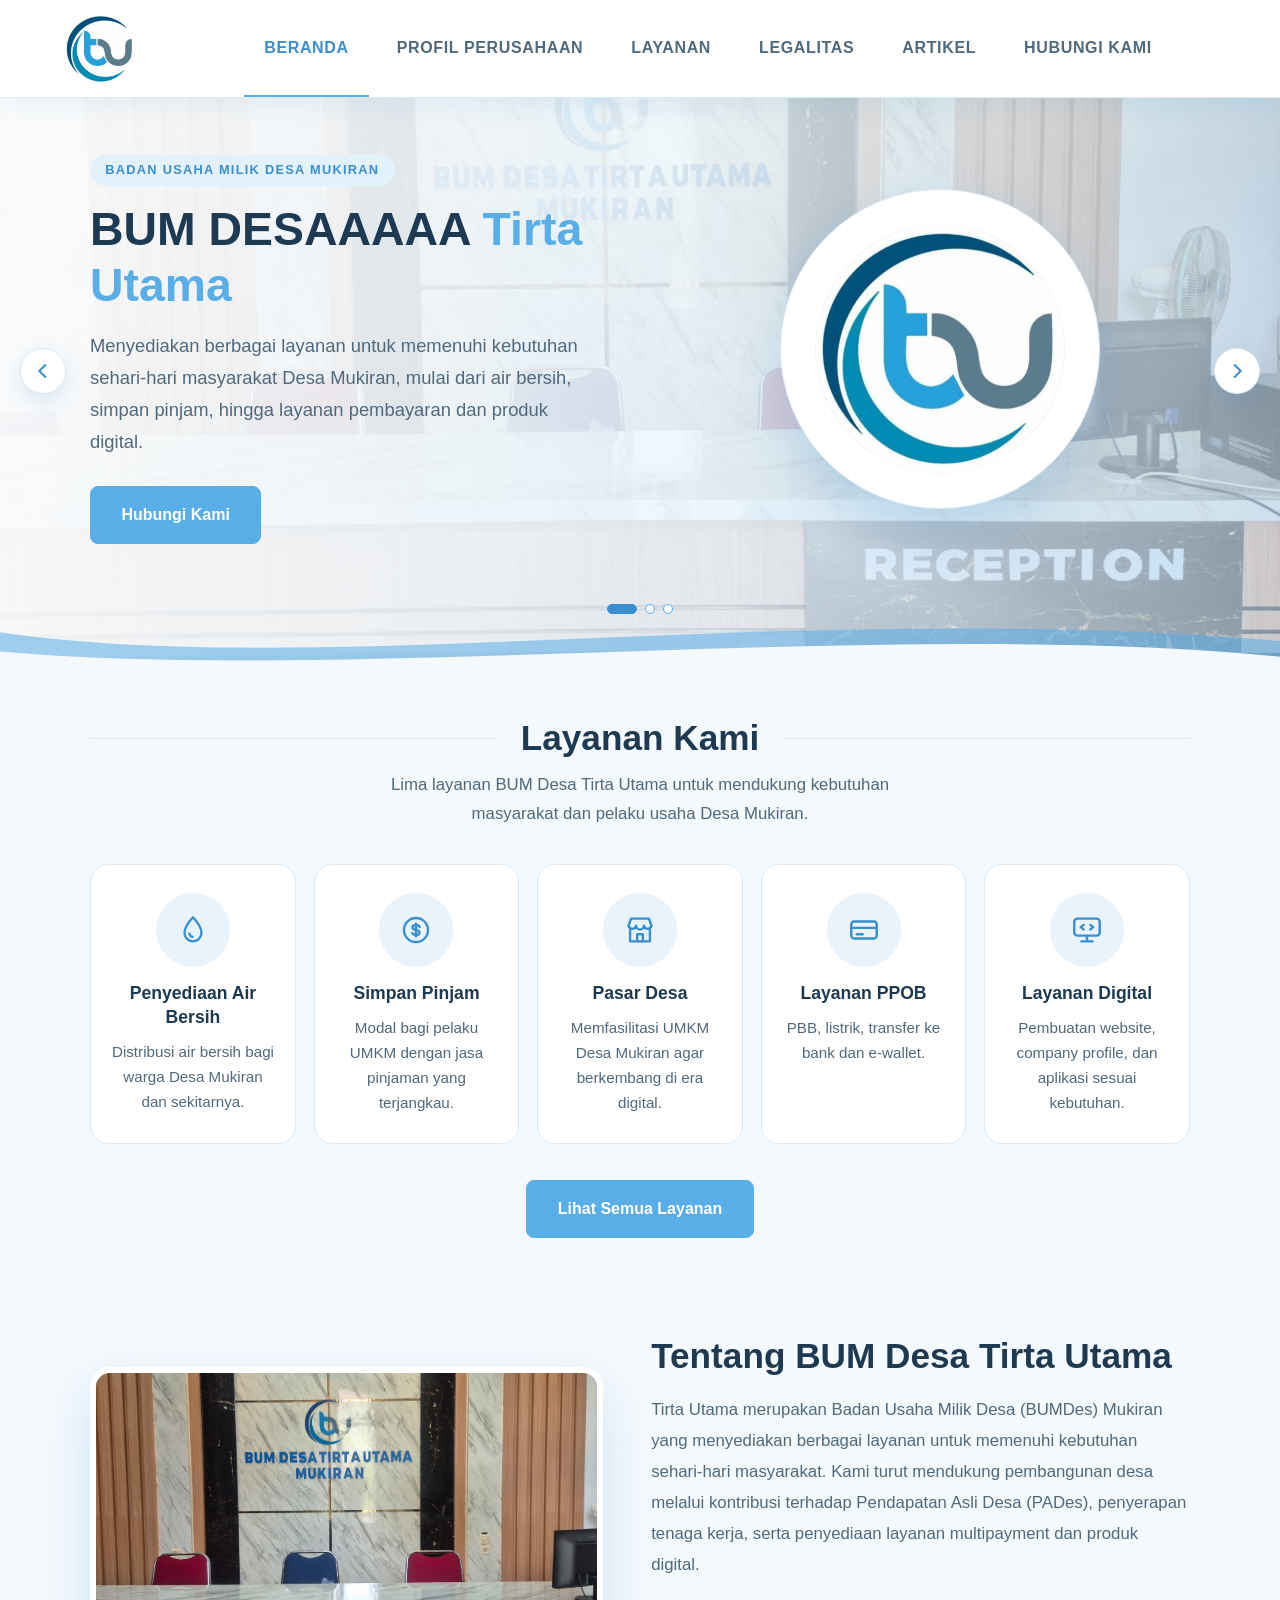
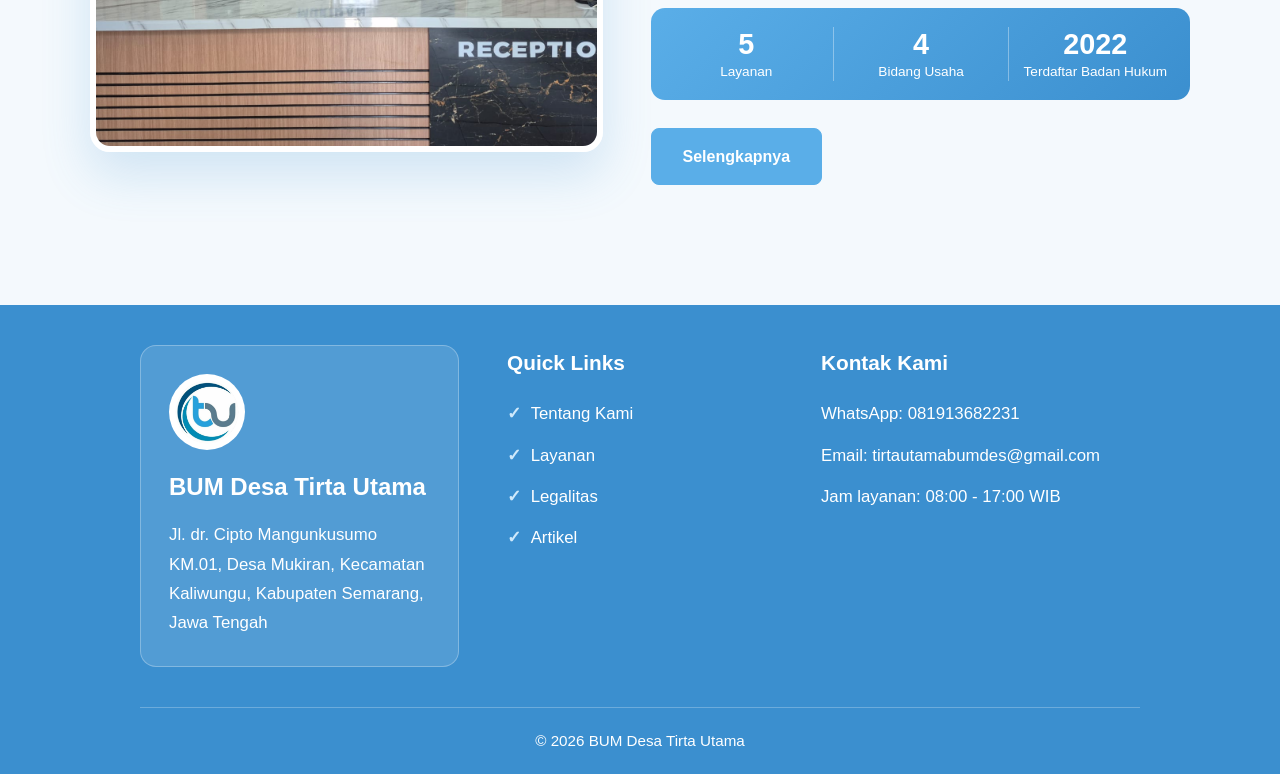
==== commit efb62cd3: "web" ====
--- a/index.html
+++ b/index.html
@@ -47,7 +47,7 @@
                         <div class="hm-slide-in">
                             <div>
                                 <span class="hm-kicker">Badan Usaha Milik Desa Mukiran</span>
-                                <h1>BUM Desa <span>Tirta Utama</span></h1>
+                                <h1>BUM DESAAAAA <span>Tirta Utama</span></h1>
                                 <p>Menyediakan berbagai layanan untuk memenuhi kebutuhan sehari-hari masyarakat Desa Mukiran, mulai dari air bersih, simpan pinjam, hingga layanan pembayaran dan produk digital.</p>
                                 <div class="hm-btns">
                                     <a href="hubungikami.html" class="btn btn-primary">Hubungi Kami</a>
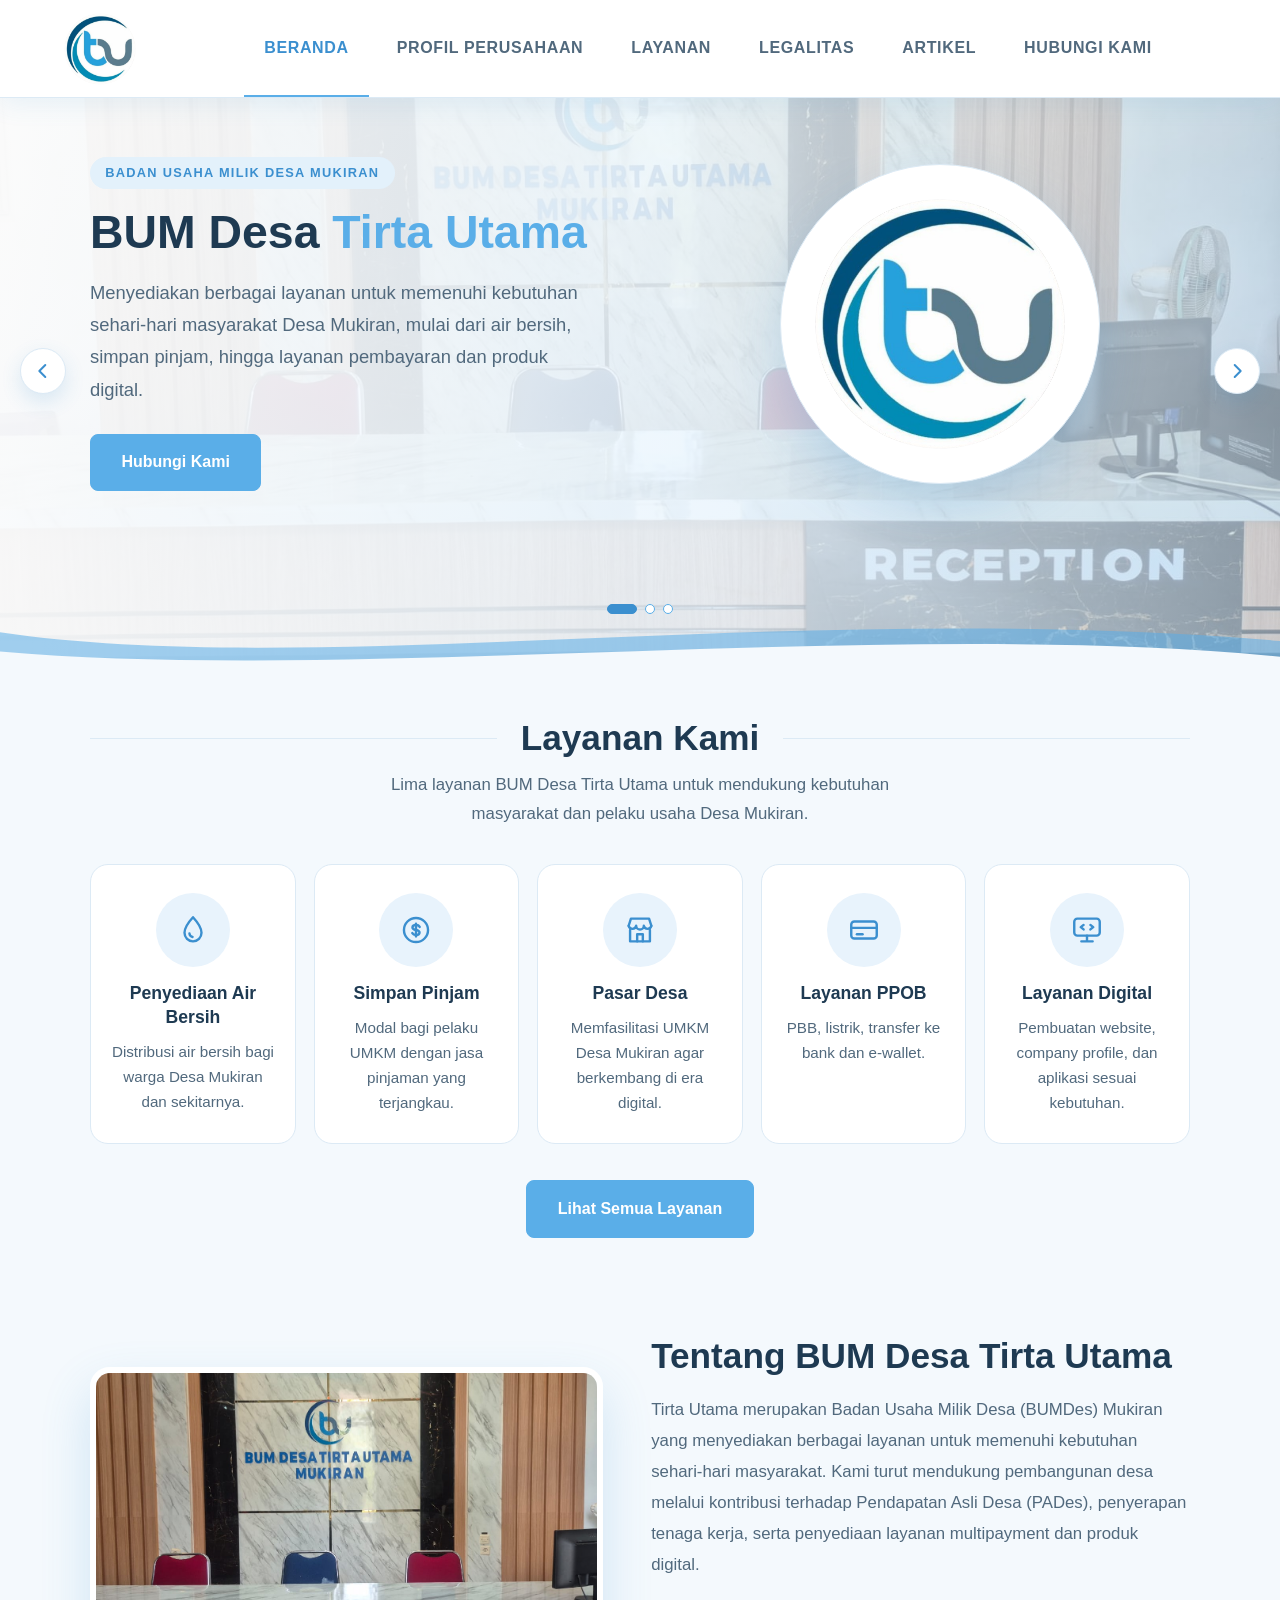
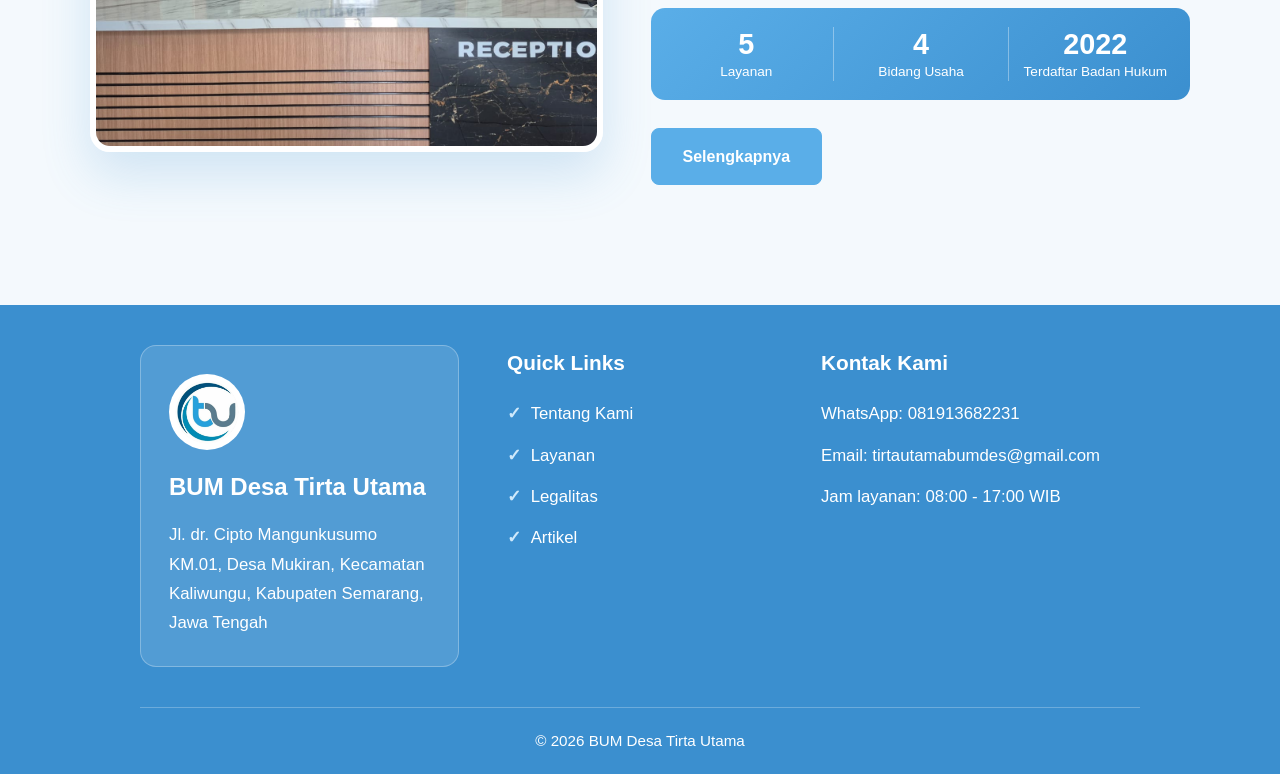
==== commit f6efb69d: "web" ====
--- a/index.html
+++ b/index.html
@@ -47,7 +47,7 @@
                         <div class="hm-slide-in">
                             <div>
                                 <span class="hm-kicker">Badan Usaha Milik Desa Mukiran</span>
-                                <h1>BUM DESAAAAA <span>Tirta Utama</span></h1>
+                                <h1>BUM Desa <span>Tirta Utama</span></h1>
                                 <p>Menyediakan berbagai layanan untuk memenuhi kebutuhan sehari-hari masyarakat Desa Mukiran, mulai dari air bersih, simpan pinjam, hingga layanan pembayaran dan produk digital.</p>
                                 <div class="hm-btns">
                                     <a href="hubungikami.html" class="btn btn-primary">Hubungi Kami</a>
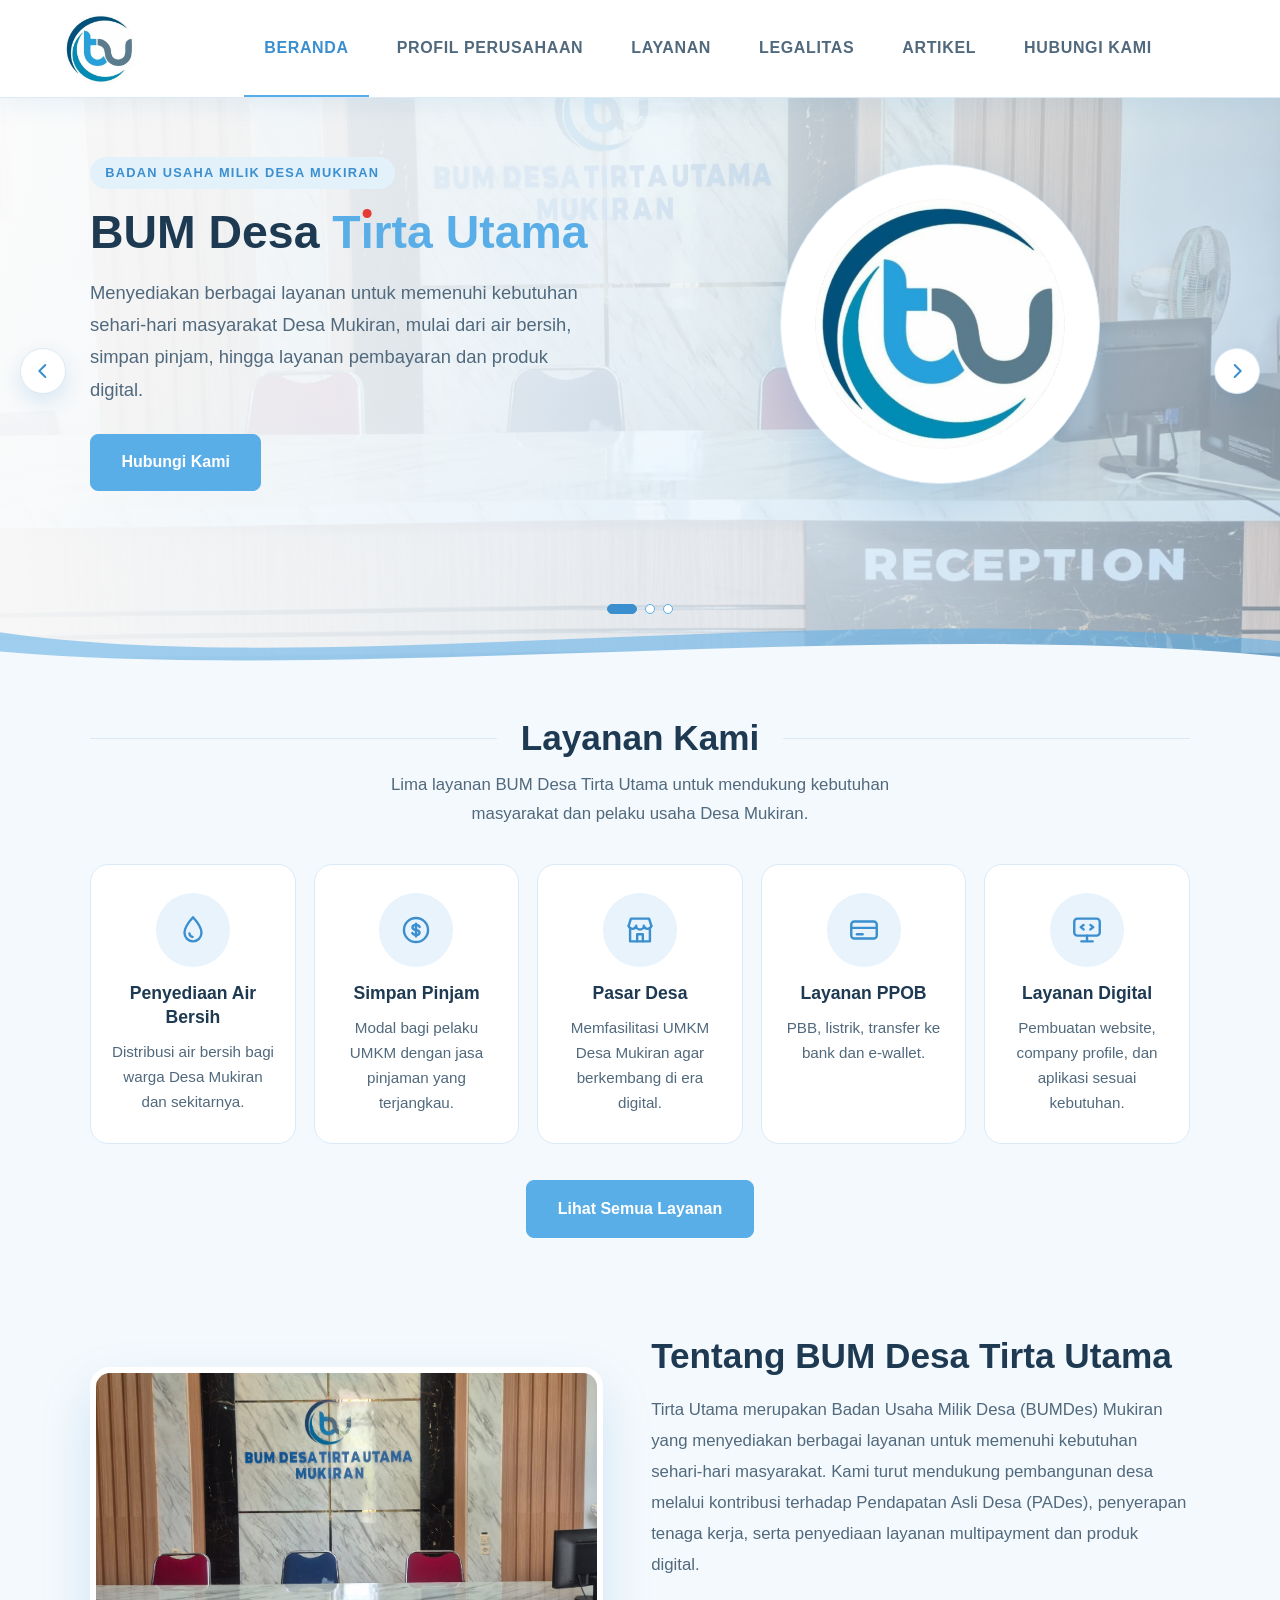
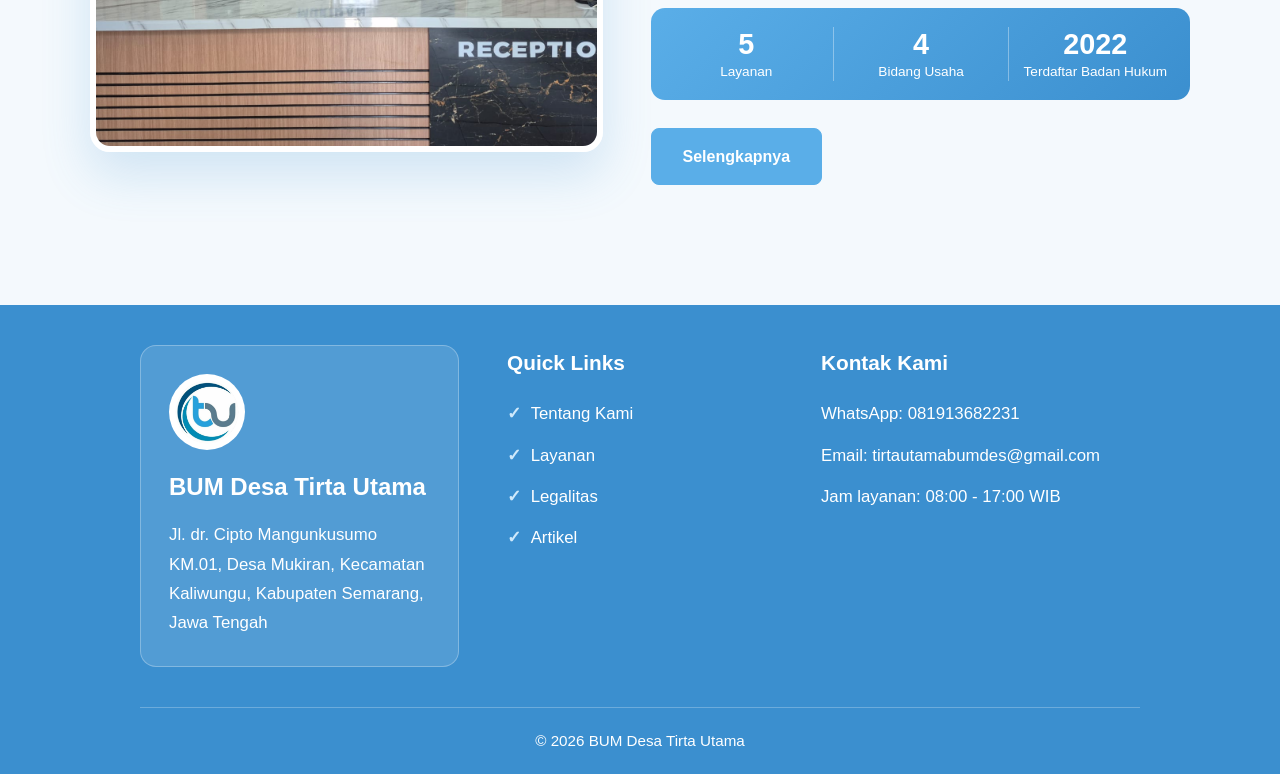
==== commit 43e564b3: "web" ====
--- a/index.html
+++ b/index.html
@@ -47,7 +47,7 @@
                         <div class="hm-slide-in">
                             <div>
                                 <span class="hm-kicker">Badan Usaha Milik Desa Mukiran</span>
-                                <h1>BUM Desa <span>Tirta Utama</span></h1>
+                                <h1>BUM Desa <span>T<span class="i-merah">ı</span>rta Utama</span></h1>
                                 <p>Menyediakan berbagai layanan untuk memenuhi kebutuhan sehari-hari masyarakat Desa Mukiran, mulai dari air bersih, simpan pinjam, hingga layanan pembayaran dan produk digital.</p>
                                 <div class="hm-btns">
                                     <a href="hubungikami.html" class="btn btn-primary">Hubungi Kami</a>
--- a/style.css
+++ b/style.css
@@ -2318,4 +2318,22 @@
     height: auto;
     margin: 0 auto;
     border-radius: 12px;
+}
+
+/* titik huruf "i" pada kata Tirta berwarna merah */
+.i-merah {
+    position: relative;
+    display: inline-block;
+}
+
+.i-merah::after {
+    content: "";
+    position: absolute;
+    top: 0.08em;               /* naik/turun titik: ubah angka ini */
+    left: 50%;
+    width: 0.19em;             /* ukuran titik */
+    height: 0.19em;
+    background: #E53935;       /* warna merah */
+    border-radius: 50%;
+    transform: translateX(-50%);
 }
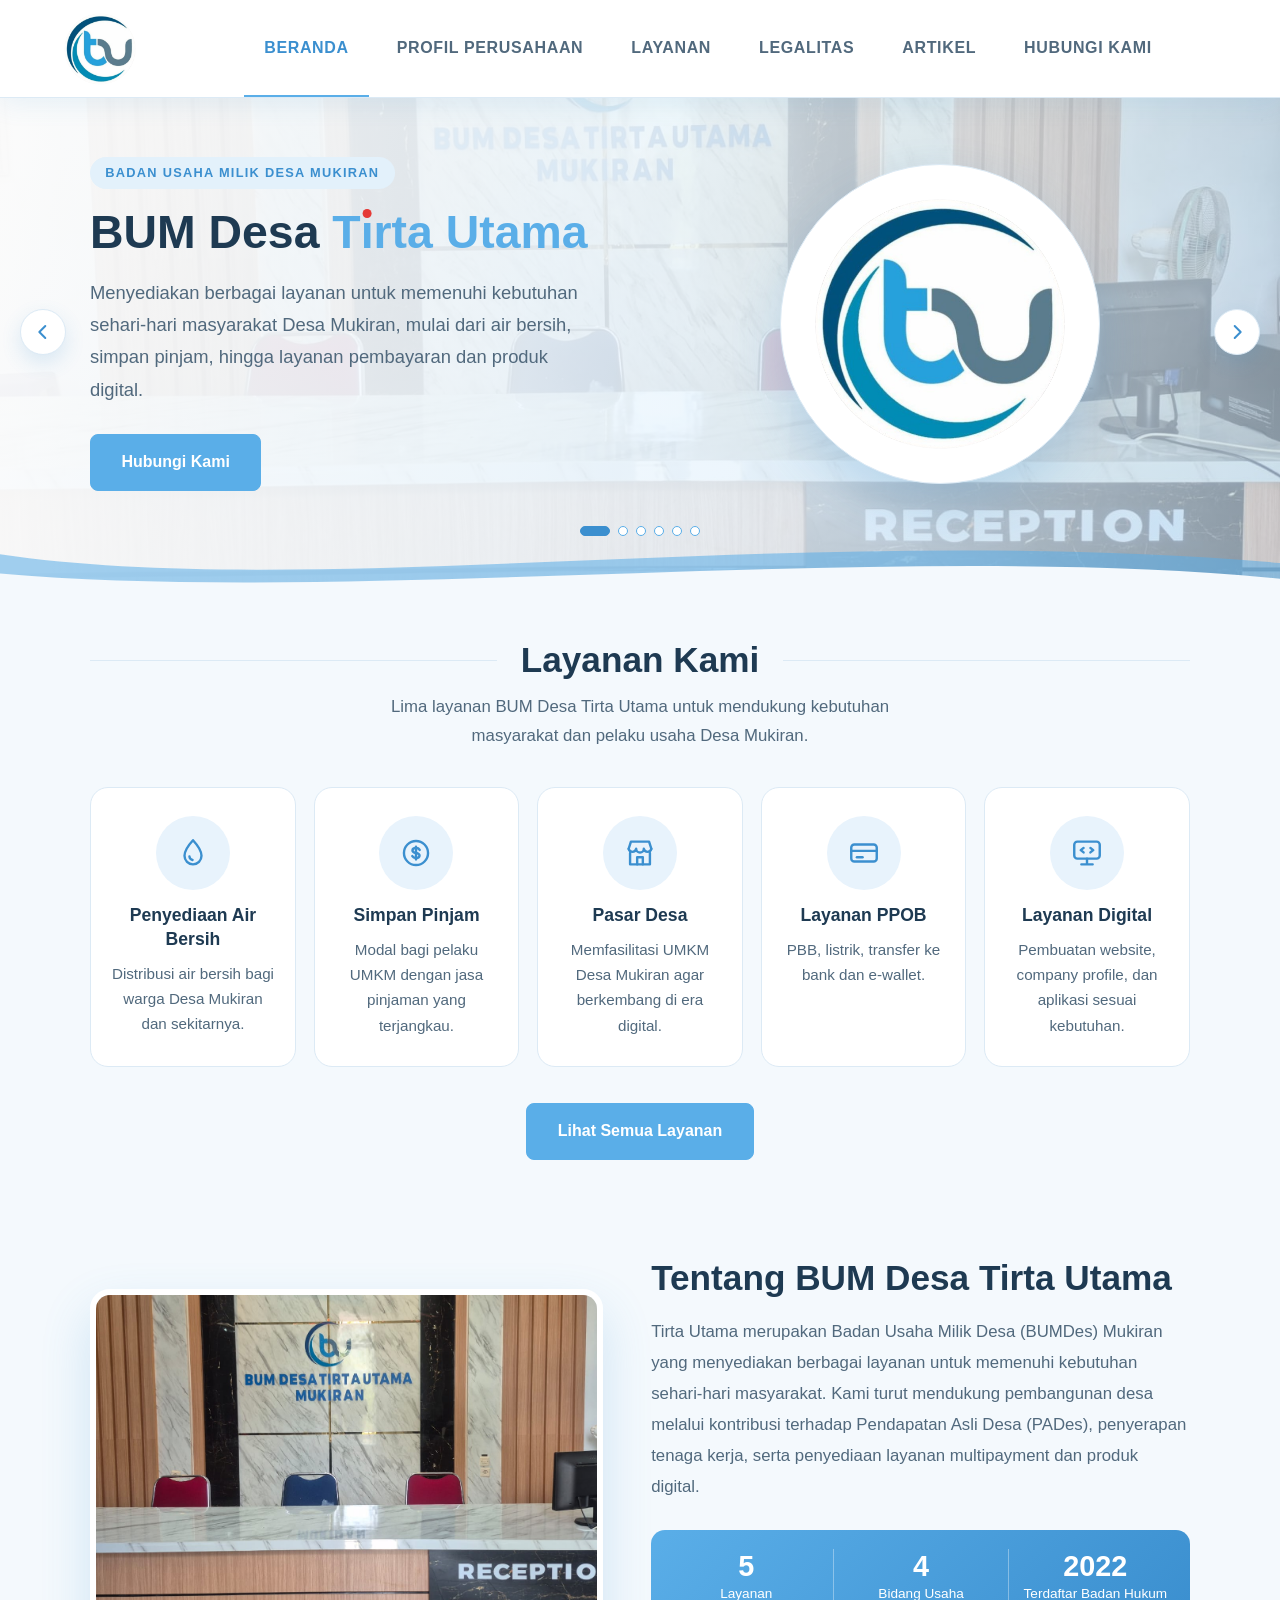
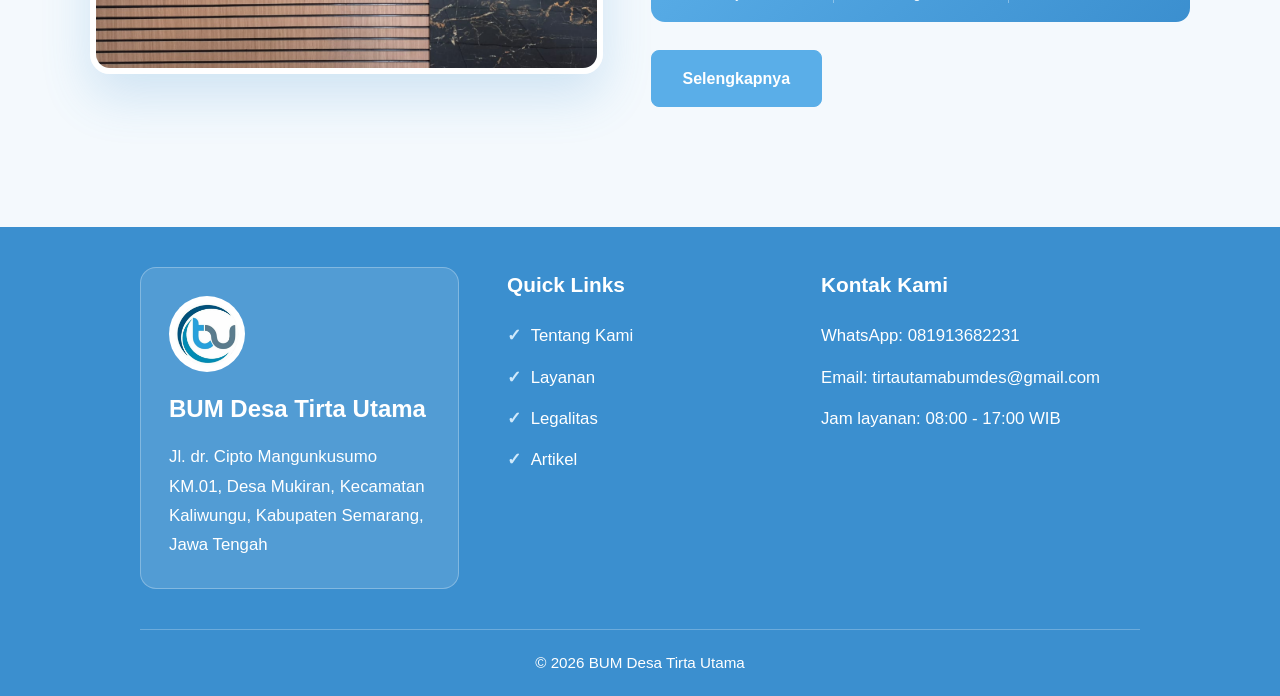
==== commit 08d9591f: "web" ====
--- a/index.html
+++ b/index.html
@@ -172,8 +172,6 @@
 
     </div>
 
-    <script src="ilustrasi.js"></script>
-    <script src="artikel-data.js"></script>
     <script src="beranda.js"></script>
     <script src="logo-scroll.js"></script>
 </body>
--- a/style.css
+++ b/style.css
@@ -2336,4 +2336,29 @@
     background: #E53935;       /* warna merah */
     border-radius: 50%;
     transform: translateX(-50%);
+}
+
+/* ---------- Slide layanan: ikon besar di sisi kanan ---------- */
+.hm-visual-icon {
+    display: grid;
+    place-items: center;
+    color: var(--sky-dk);
+    text-decoration: none;
+    background: linear-gradient(135deg, #EEF6FC, #CDE5F6);
+    transition: transform 0.25s ease, box-shadow 0.25s ease;
+}
+
+.hm-visual-icon:hover {
+    transform: translateY(-4px);
+    box-shadow: 0 28px 60px rgba(59, 143, 207, 0.3);
+}
+
+.hm-visual-icon svg {
+    width: 38%;
+    height: auto;
+}
+
+.hm-visual-icon:focus-visible {
+    outline: 3px solid var(--sky);
+    outline-offset: 3px;
 }
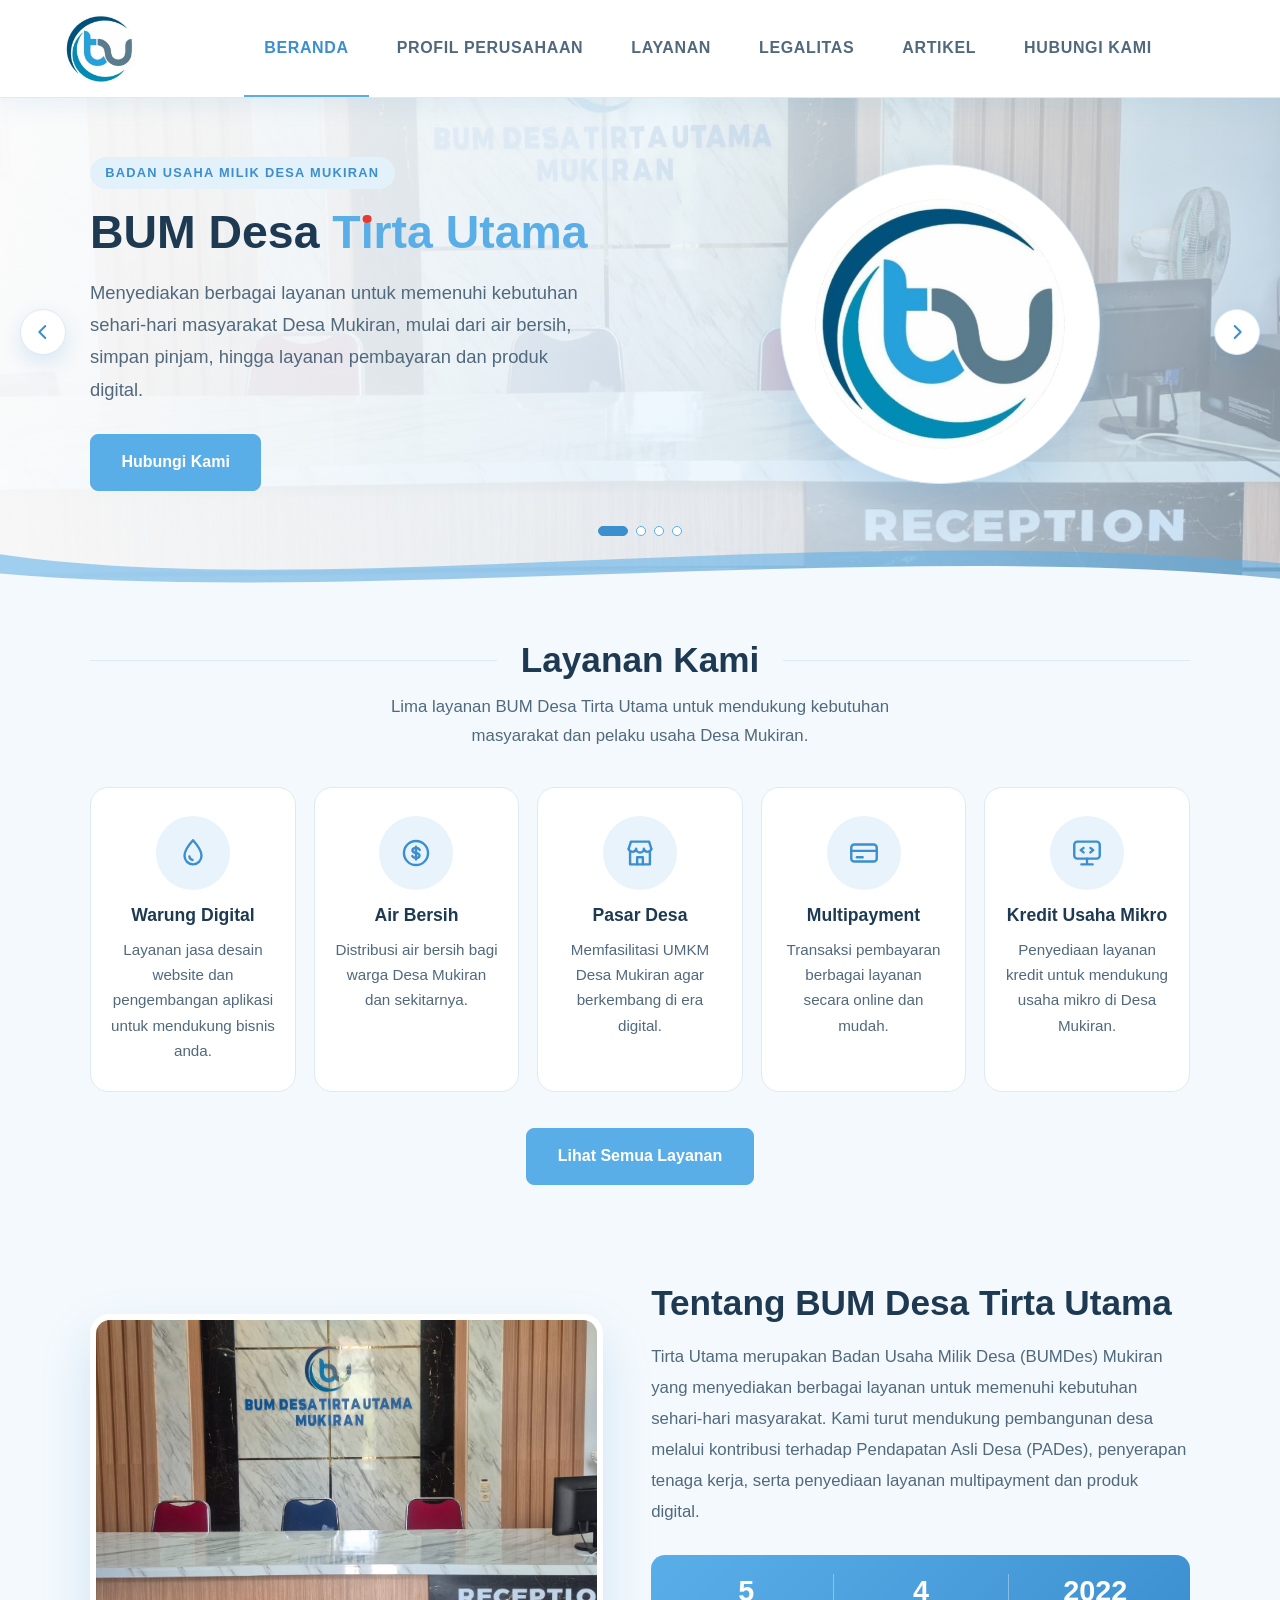
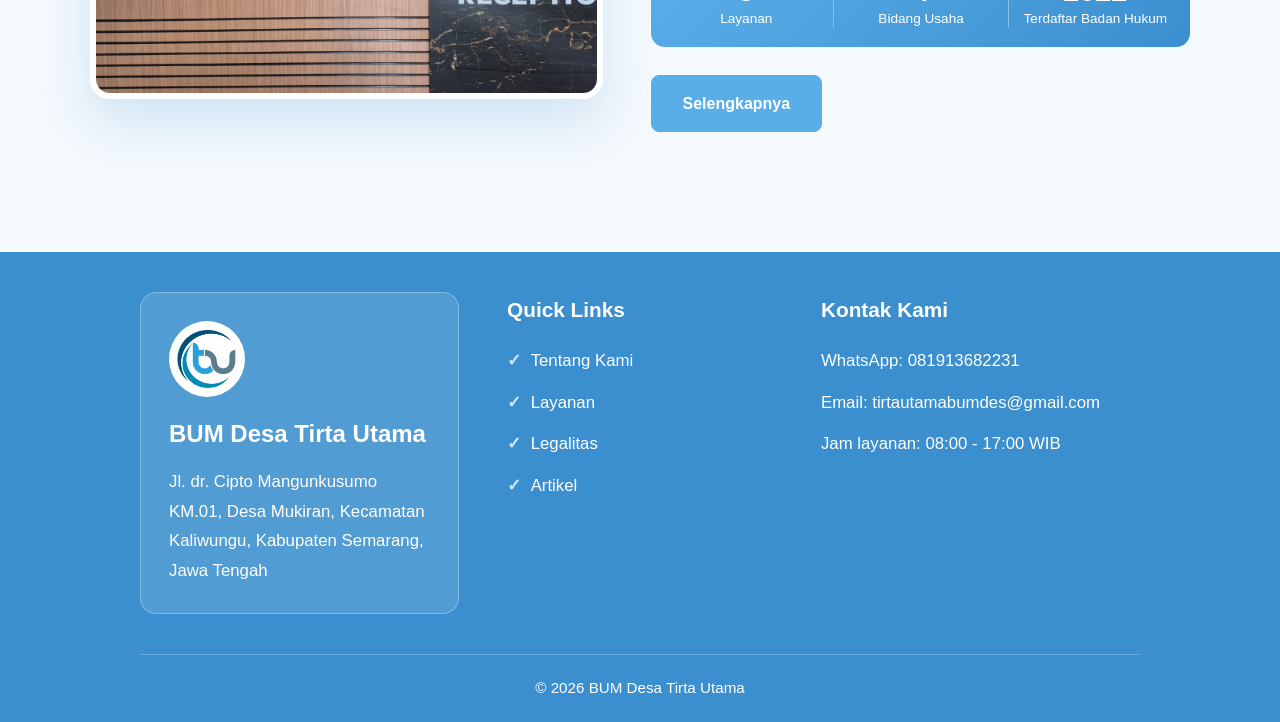
==== commit 4ba9c03e: "web" ====
--- a/index.html
+++ b/index.html
@@ -81,13 +81,13 @@
                     <div class="hm-svc-grid">
                         <a href="layanan.html" class="hm-svc">
                             <span class="hm-svc-icon"><svg viewBox="0 0 24 24" fill="none" stroke="currentColor" stroke-width="1.7" stroke-linecap="round" stroke-linejoin="round" aria-hidden="true"><path d="M12 3s6 6.5 6 11a6 6 0 0 1-12 0c0-4.5 6-11 6-11z"/><path d="M9.5 14.5a2.6 2.6 0 0 0 2.2 2.4"/></svg></span>
-                            <h3>Penyediaan Air Bersih</h3>
-                            <p>Distribusi air bersih bagi warga Desa Mukiran dan sekitarnya.</p>
+                            <h3>Warung Digital</h3>
+                            <p>Layanan jasa desain website dan pengembangan aplikasi untuk mendukung bisnis anda.</p>
                         </a>
                         <a href="layanan.html" class="hm-svc">
                             <span class="hm-svc-icon"><svg viewBox="0 0 24 24" fill="none" stroke="currentColor" stroke-width="1.7" stroke-linecap="round" stroke-linejoin="round" aria-hidden="true"><circle cx="12" cy="12" r="8.5"/><path d="M12 7.5v9"/><path d="M14.6 9.8c-.5-.9-1.5-1.3-2.6-1.3-1.5 0-2.5.7-2.5 1.7s1 1.5 2.5 1.8 2.5.8 2.5 1.8-1 1.7-2.5 1.7c-1.1 0-2.1-.4-2.6-1.3"/></svg></span>
-                            <h3>Simpan Pinjam</h3>
-                            <p>Modal bagi pelaku UMKM dengan jasa pinjaman yang terjangkau.</p>
+                            <h3>Air Bersih</h3>
+                            <p>Distribusi air bersih bagi warga Desa Mukiran dan sekitarnya.</p>
                         </a>
                         <a href="layanan.html" class="hm-svc">
                             <span class="hm-svc-icon"><svg viewBox="0 0 24 24" fill="none" stroke="currentColor" stroke-width="1.7" stroke-linecap="round" stroke-linejoin="round" aria-hidden="true"><path d="M4 9l1.6-5h12.8L20 9"/><path d="M4 9a2.7 2.7 0 0 0 5.3 0 2.7 2.7 0 0 0 5.4 0A2.7 2.7 0 0 0 20 9"/><path d="M5 12v8h14v-8"/><path d="M10 20v-5h4v5"/></svg></span>
@@ -96,13 +96,13 @@
                         </a>
                         <a href="layanan.html" class="hm-svc">
                             <span class="hm-svc-icon"><svg viewBox="0 0 24 24" fill="none" stroke="currentColor" stroke-width="1.7" stroke-linecap="round" stroke-linejoin="round" aria-hidden="true"><rect x="3" y="6" width="18" height="12" rx="2.2"/><path d="M3 10.5h18"/><path d="M7 15h4"/></svg></span>
-                            <h3>Layanan PPOB</h3>
-                            <p>PBB, listrik, transfer ke bank dan e-wallet.</p>
+                            <h3>Multipayment</h3>
+                            <p>Transaksi pembayaran berbagai layanan secara online dan mudah.</p>
                         </a>
                         <a href="layanan.html" class="hm-svc">
                             <span class="hm-svc-icon"><svg viewBox="0 0 24 24" fill="none" stroke="currentColor" stroke-width="1.7" stroke-linecap="round" stroke-linejoin="round" aria-hidden="true"><rect x="3" y="4" width="18" height="12" rx="2.2"/><path d="M8 20h8M12 16v4"/><path d="M9.6 8.4L7.6 10l2 1.6M14.4 8.4l2 1.6-2 1.6"/></svg></span>
-                            <h3>Layanan Digital</h3>
-                            <p>Pembuatan website, company profile, dan aplikasi sesuai kebutuhan.</p>
+                            <h3>Kredit Usaha Mikro</h3>
+                            <p>Penyediaan layanan kredit untuk mendukung usaha mikro di Desa Mukiran.</p>
                         </a>
                     </div>
 
--- a/style.css
+++ b/style.css
@@ -1931,8 +1931,7 @@
     box-shadow: 0 22px 50px rgba(59, 143, 207, 0.22);
 }
 
-.hm-visual img,
-.hm-visual svg {
+.hm-visual img {
     display: block;
     width: 100%;
     height: 100%;
@@ -2329,7 +2328,7 @@
 .i-merah::after {
     content: "";
     position: absolute;
-    top: 0.08em;               /* naik/turun titik: ubah angka ini */
+    top: 0.2em;               /* naik/turun titik: ubah angka ini */
     left: 50%;
     width: 0.19em;             /* ukuran titik */
     height: 0.19em;
@@ -2361,4 +2360,255 @@
 .hm-visual-icon:focus-visible {
     outline: 3px solid var(--sky);
     outline-offset: 3px;
+}
+
+/* ==========================================================
+   LAYANAN: kartu bisa diklik + popup detail
+   ========================================================== */
+.ly-card {
+    cursor: pointer;
+}
+
+.ly-card:focus-visible {
+    outline: 3px solid var(--sky);
+    outline-offset: 3px;
+}
+
+.ly-more {
+    margin-top: auto;
+    padding-top: 0.6rem;
+    font-size: 0.95rem;
+    font-weight: 600;
+    color: var(--sky-dk);
+    transition: letter-spacing 0.2s ease;
+}
+
+.ly-card:hover .ly-more {
+    letter-spacing: 0.03em;
+}
+
+/* ---------- Popup ---------- */
+.ly-modal {
+    position: fixed;
+    inset: 0;
+    z-index: 300;
+    display: flex;
+    align-items: center;
+    justify-content: center;
+    padding: 1.25rem;
+    background: rgba(30, 58, 82, 0.55);
+    -webkit-backdrop-filter: blur(4px);
+    backdrop-filter: blur(4px);
+    animation: ly-fade 0.2s ease;
+}
+
+.ly-dialog {
+    position: relative;
+    width: 100%;
+    max-width: 640px;
+    max-height: calc(100vh - 2.5rem);
+    overflow-y: auto;
+    padding: 2.25rem;
+    background: var(--white);
+    border-radius: 22px;
+    box-shadow: 0 30px 70px rgba(30, 58, 82, 0.35);
+    animation: ly-up 0.25s ease;
+}
+
+.ly-dialog > .ly-icon {
+    margin-bottom: 0.9rem;
+}
+
+.ly-dialog h3 {
+    margin-bottom: 1rem;
+    font-size: 1.6rem;
+    font-weight: 700;
+    line-height: 1.3;
+    color: var(--ink);
+}
+
+.ly-modal-body p {
+    margin-bottom: 1rem;
+    font-size: 1.05rem;
+    line-height: 1.8;
+}
+
+.ly-modal-body h4 {
+    margin: 1.4rem 0 0.5rem;
+    font-size: 1.1rem;
+    font-weight: 700;
+    color: var(--ink);
+}
+
+.ly-modal-body ul {
+    list-style: none;
+    display: flex;
+    flex-direction: column;
+    gap: 0.5rem;
+    margin-bottom: 1rem;
+}
+
+.ly-modal-body li {
+    position: relative;
+    padding-left: 1.4rem;
+    font-size: 1.02rem;
+    line-height: 1.65;
+}
+
+.ly-modal-body li::before {
+    content: "";
+    position: absolute;
+    left: 0;
+    top: 0.62em;
+    width: 0.55rem;
+    height: 0.55rem;
+    background: var(--sky);
+    border-radius: 50%;
+}
+
+.ly-modal-actions {
+    display: flex;
+    flex-wrap: wrap;
+    gap: 0.75rem;
+    margin-top: 1.5rem;
+    padding-top: 1.25rem;
+    border-top: 1px solid var(--line);
+}
+
+.ly-modal-actions .btn {
+    flex: 1 1 160px;
+    font-family: var(--font);
+    cursor: pointer;
+}
+
+.ly-modal-actions .btn-secondary {
+    background: var(--white);
+}
+
+.ly-close {
+    position: absolute;
+    top: 1rem;
+    right: 1rem;
+    display: grid;
+    place-items: center;
+    width: 40px;
+    height: 40px;
+    padding: 0;
+    font-size: 1.7rem;
+    line-height: 1;
+    color: var(--ink);
+    background: #F1F8FD;
+    border: 1px solid var(--line);
+    border-radius: 50%;
+    cursor: pointer;
+    transition: background 0.2s ease, color 0.2s ease;
+}
+
+.ly-close:hover {
+    color: var(--white);
+    background: var(--sky);
+}
+
+.ly-close:focus-visible {
+    outline: 3px solid var(--sky);
+    outline-offset: 2px;
+}
+
+@keyframes ly-fade { from { opacity: 0; } to { opacity: 1; } }
+@keyframes ly-up   { from { opacity: 0; transform: translateY(16px); } to { opacity: 1; transform: none; } }
+
+@media (max-width: 600px) {
+    .ly-dialog { padding: 1.75rem 1.4rem; }
+    .ly-dialog h3 { font-size: 1.35rem; padding-right: 2.5rem; }
+}
+
+@media (prefers-reduced-motion: reduce) {
+    .ly-modal, .ly-dialog { animation: none; }
+}
+
+/* ikon layanan memakai gambar */
+/* foto layanan: tampil sebagai banner di atas teks */
+.ly-card .ly-icon {
+    display: block;
+    flex: 0 0 auto;
+    width: 100%;
+    height: 220px;
+    margin-bottom: 0.6rem;
+    overflow: hidden;
+    background: #E8F3FC;
+    border-radius: 14px;
+}
+
+.ly-card .ly-icon img {
+    display: block;
+    width: 100%;
+    height: 100%;
+    object-fit: cover;
+    padding: 0;
+}
+
+.ly-icon img {
+    display: block;
+    width: 100%;
+    height: 100%;
+    object-fit: cover;      /* gambar memenuhi kotak, bagian lebih dipotong */
+    border-radius: inherit;
+}
+
+.ly-num {
+    z-index: 2;
+    padding: 0.15rem 0.6rem;
+    color: var(--sky-dk);
+    background: rgba(255, 255, 255, 0.9);
+    border-radius: 999px;
+}
+
+/* tombol unduh aplikasi (Play Store & App Store) */
+.ly-store {
+    display: flex;
+    flex-wrap: wrap;
+    gap: 0.75rem;
+    margin-top: auto;
+    padding-top: 0.8rem;
+}
+
+.ly-store-btn {
+    display: inline-flex;
+    align-items: center;
+    gap: 0.7rem;
+    padding: 0.6rem 1.2rem;
+    color: #fff;
+    text-decoration: none;
+    background: var(--ink);
+    border-radius: 12px;
+    transition: background 0.2s ease, transform 0.2s ease;
+}
+
+.ly-store-btn:hover {
+    background: var(--sky-dk);
+    transform: translateY(-2px);
+}
+
+.ly-store-btn:focus-visible {
+    outline: 3px solid var(--sky);
+    outline-offset: 2px;
+}
+
+.ly-store-btn svg {
+    width: 26px;
+    height: 26px;
+    flex: 0 0 auto;
+}
+
+.ly-store-btn span {
+    font-size: 1rem;
+    font-weight: 700;
+    line-height: 1.2;
+}
+
+.ly-store-btn small {
+    display: block;
+    font-size: 0.7rem;
+    font-weight: 500;
+    opacity: 0.85;
 }
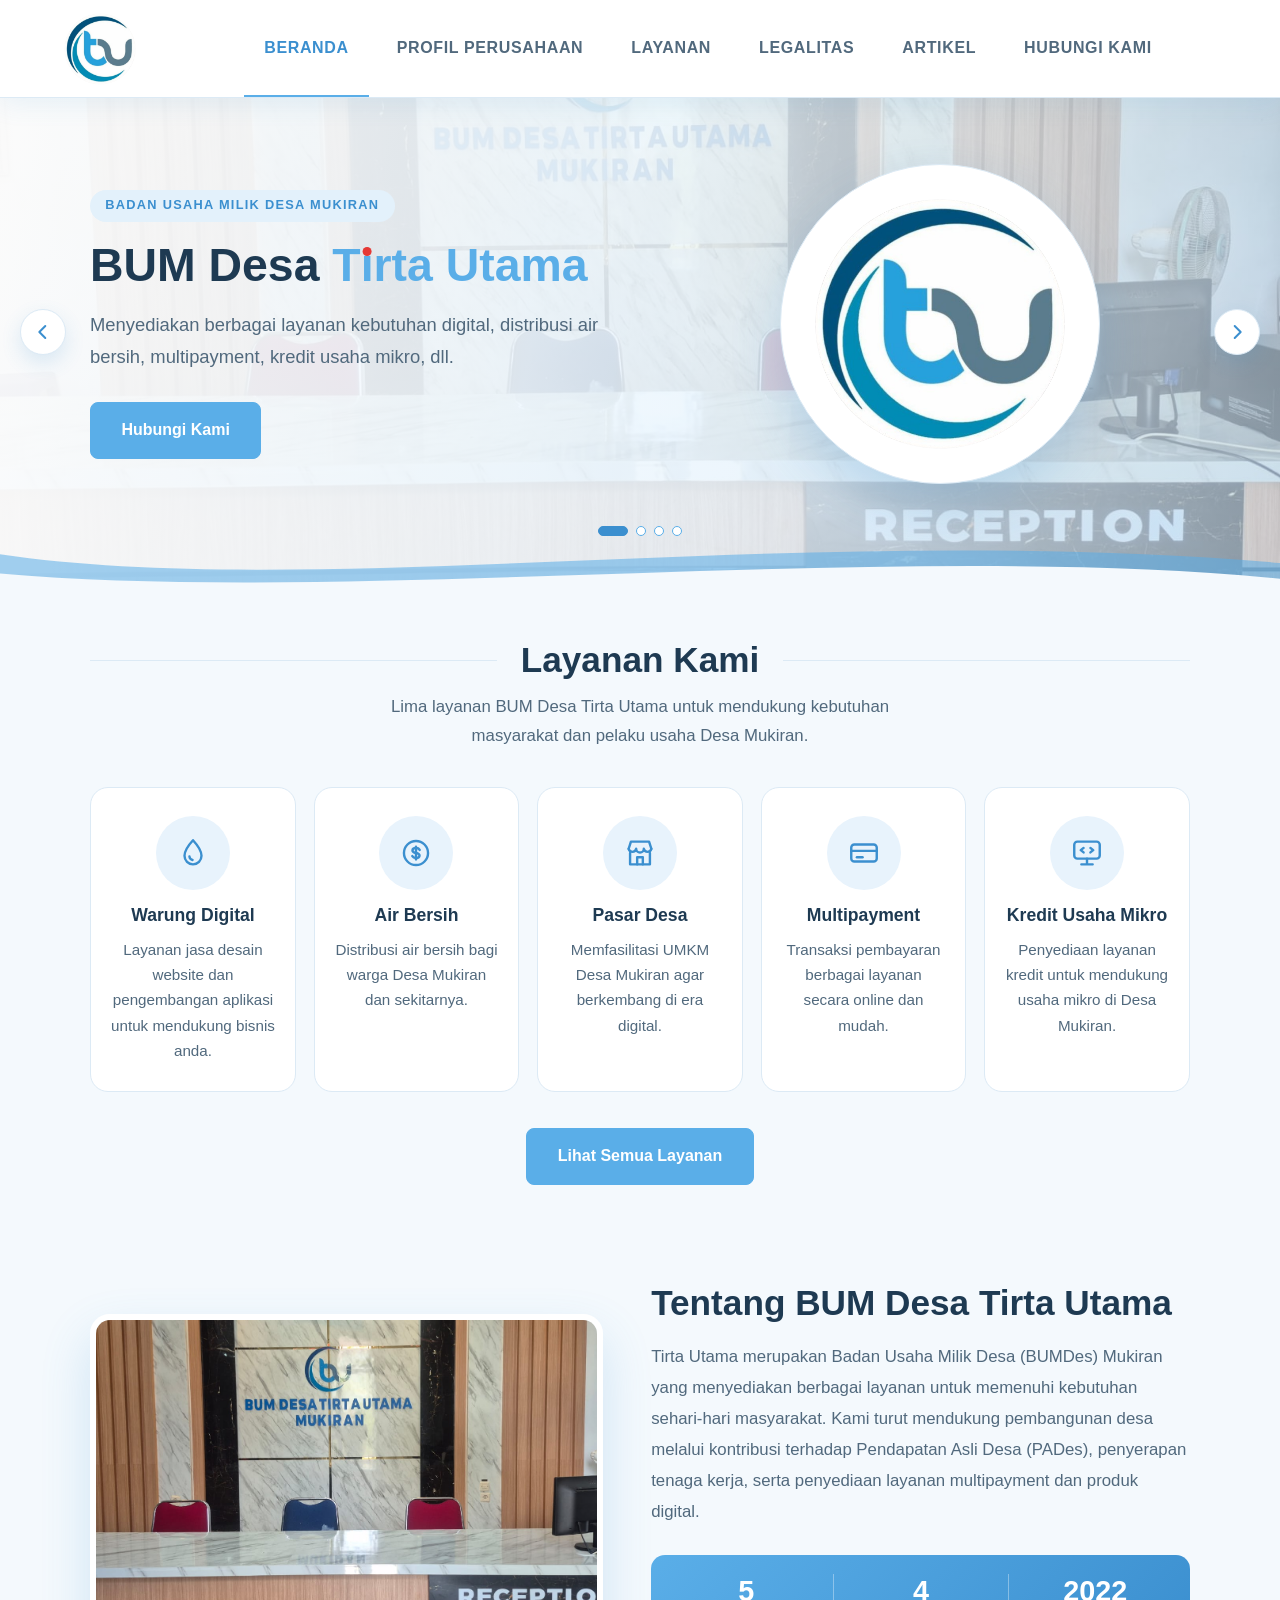
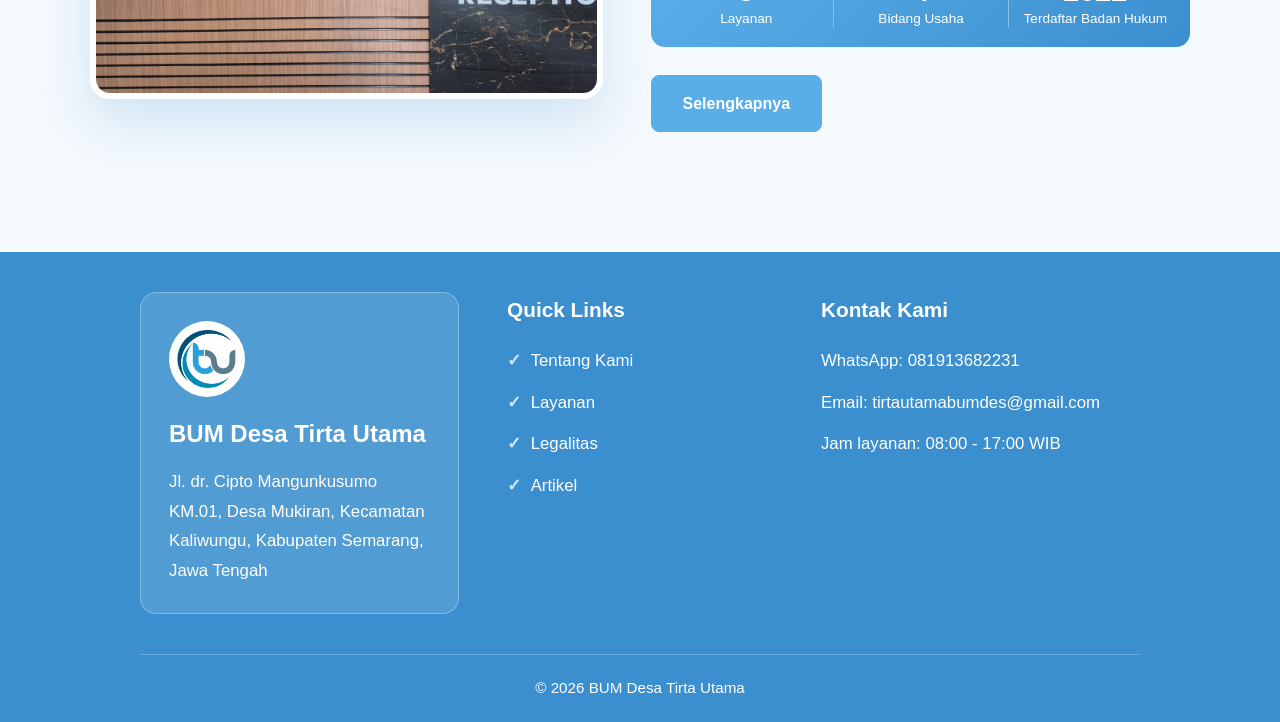
==== commit b30de9dd: "web" ====
--- a/index.html
+++ b/index.html
@@ -48,7 +48,7 @@
                             <div>
                                 <span class="hm-kicker">Badan Usaha Milik Desa Mukiran</span>
                                 <h1>BUM Desa <span>T<span class="i-merah">ı</span>rta Utama</span></h1>
-                                <p>Menyediakan berbagai layanan untuk memenuhi kebutuhan sehari-hari masyarakat Desa Mukiran, mulai dari air bersih, simpan pinjam, hingga layanan pembayaran dan produk digital.</p>
+                                <p>Menyediakan berbagai layanan kebutuhan digital, distribusi air bersih, multipayment, kredit usaha mikro, dll.</p>
                                 <div class="hm-btns">
                                     <a href="hubungikami.html" class="btn btn-primary">Hubungi Kami</a>
                                 </div>
@@ -58,8 +58,6 @@
                             </div>
                         </div>
                     </div>
-
-                    <!-- Slide artikel disisipkan di sini oleh beranda.js -->
 
                 </div>
 
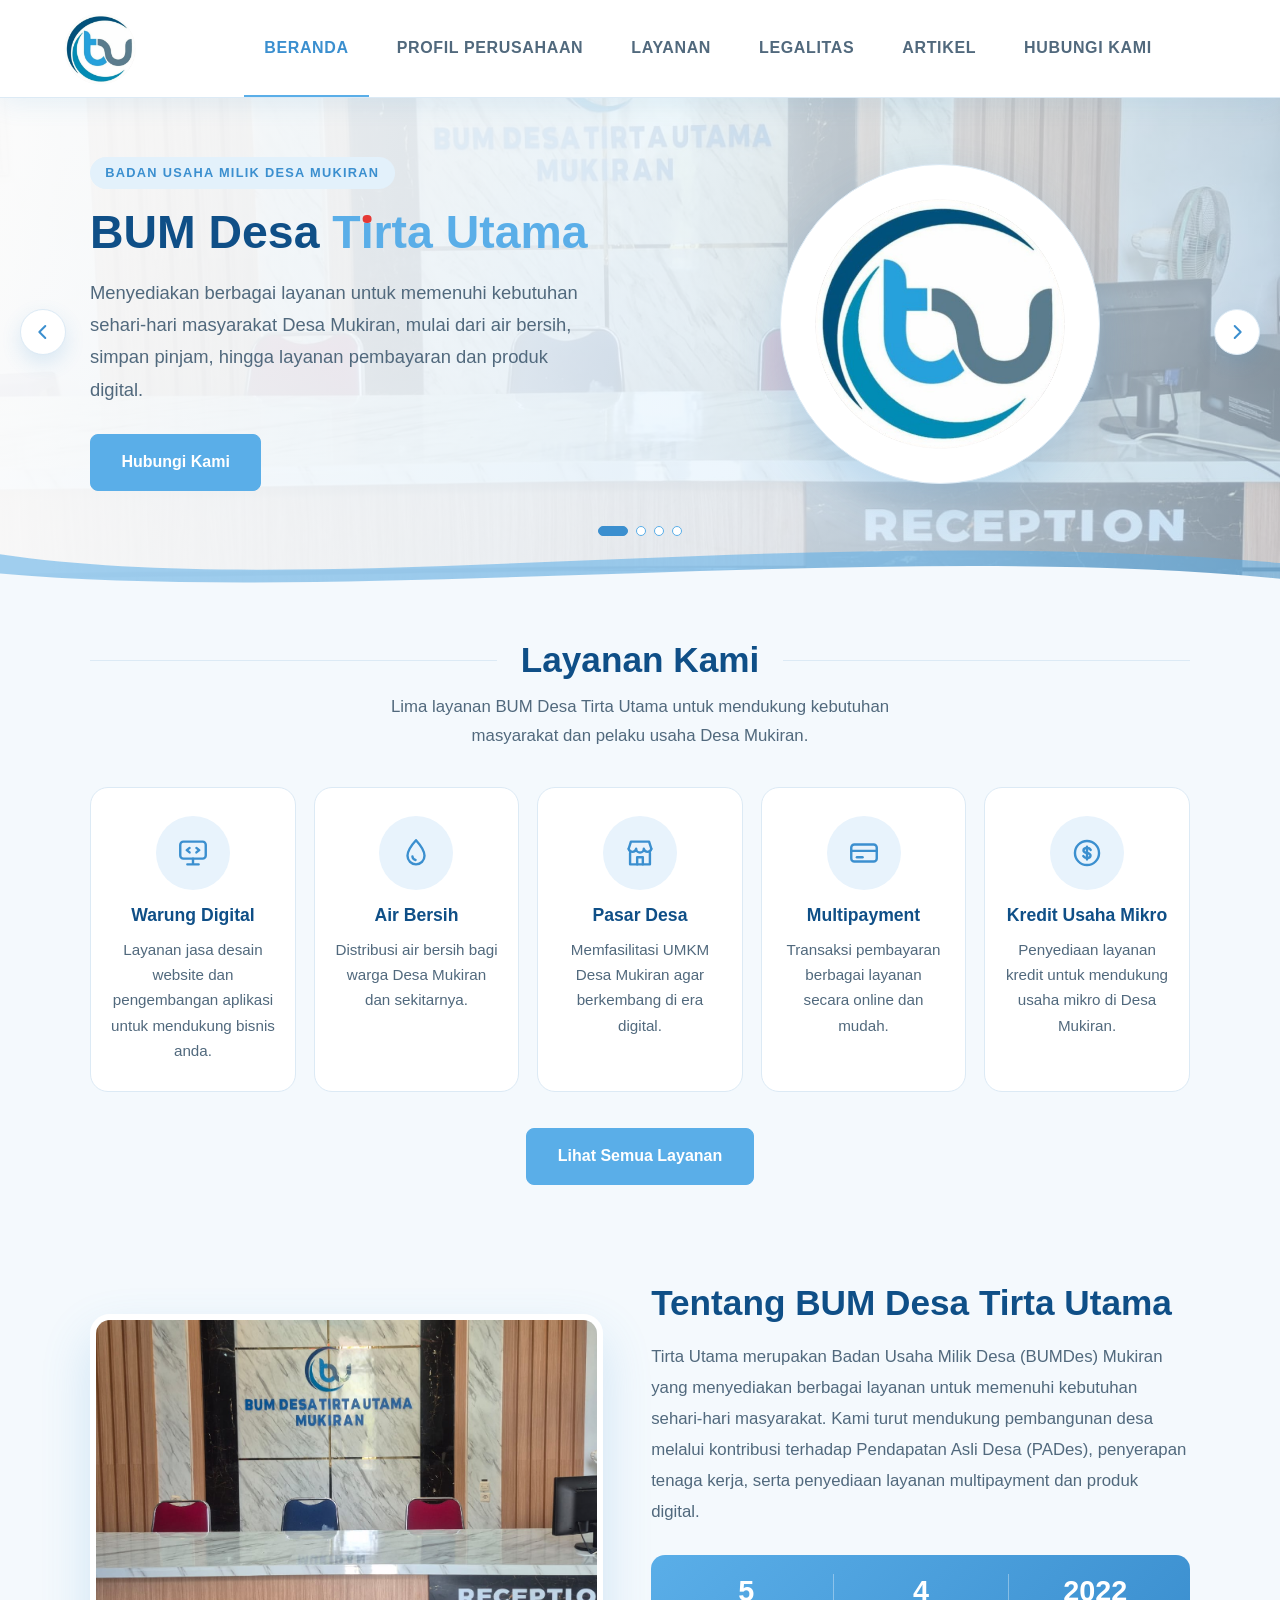
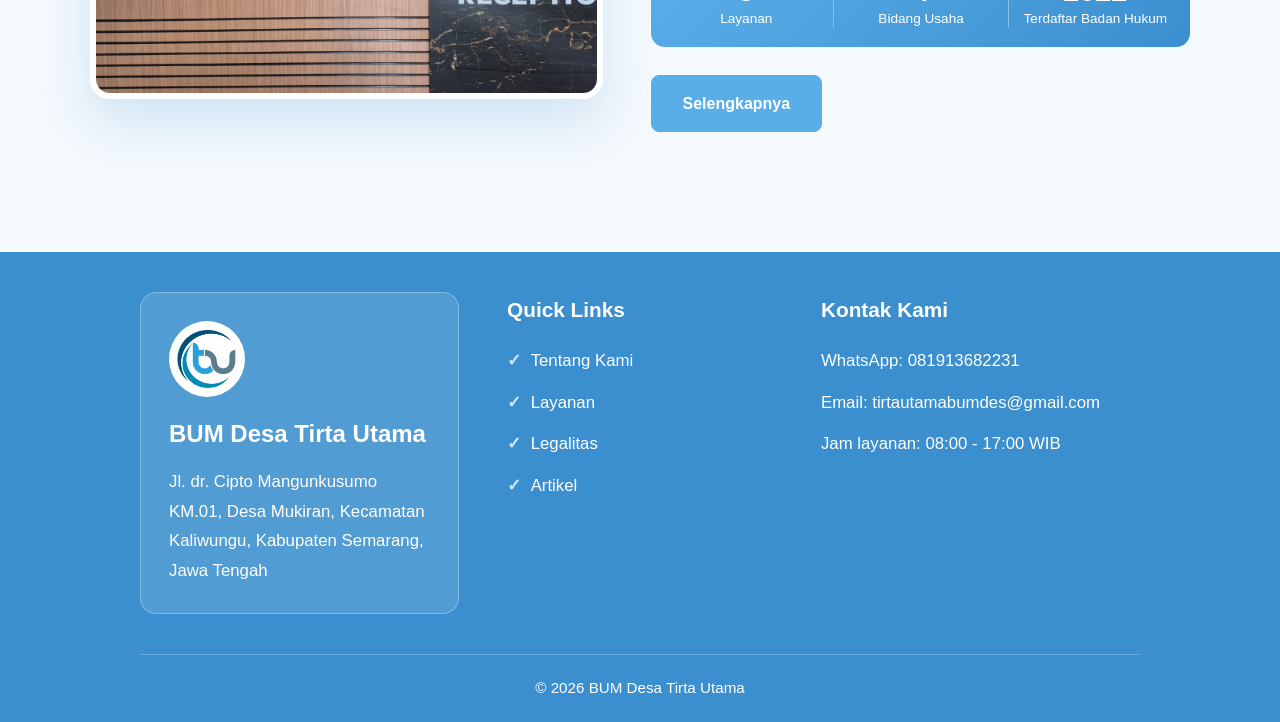
==== commit 63ea4f08: "web" ====
--- a/index.html
+++ b/index.html
@@ -5,6 +5,7 @@
     <meta name="viewport" content="width=device-width, initial-scale=1">
     <title>BUM DESA TIRTA UTAMA</title>
     <link rel="stylesheet" href="style.css">
+    <link rel="icon" type="image/png" href="logo.png">
 </head>
 
 <body class="home">
@@ -48,7 +49,7 @@
                             <div>
                                 <span class="hm-kicker">Badan Usaha Milik Desa Mukiran</span>
                                 <h1>BUM Desa <span>T<span class="i-merah">ı</span>rta Utama</span></h1>
-                                <p>Menyediakan berbagai layanan kebutuhan digital, distribusi air bersih, multipayment, kredit usaha mikro, dll.</p>
+                                <p>Menyediakan berbagai layanan untuk memenuhi kebutuhan sehari-hari masyarakat Desa Mukiran, mulai dari air bersih, simpan pinjam, hingga layanan pembayaran dan produk digital.</p>
                                 <div class="hm-btns">
                                     <a href="hubungikami.html" class="btn btn-primary">Hubungi Kami</a>
                                 </div>
@@ -58,6 +59,8 @@
                             </div>
                         </div>
                     </div>
+
+                    <!-- Slide artikel disisipkan di sini oleh beranda.js -->
 
                 </div>
 
@@ -78,12 +81,12 @@
 
                     <div class="hm-svc-grid">
                         <a href="layanan.html" class="hm-svc">
-                            <span class="hm-svc-icon"><svg viewBox="0 0 24 24" fill="none" stroke="currentColor" stroke-width="1.7" stroke-linecap="round" stroke-linejoin="round" aria-hidden="true"><path d="M12 3s6 6.5 6 11a6 6 0 0 1-12 0c0-4.5 6-11 6-11z"/><path d="M9.5 14.5a2.6 2.6 0 0 0 2.2 2.4"/></svg></span>
+                            <span class="hm-svc-icon"><svg viewBox="0 0 24 24" fill="none" stroke="currentColor" stroke-width="1.7" stroke-linecap="round" stroke-linejoin="round" aria-hidden="true"><rect x="3" y="4" width="18" height="12" rx="2.2"/><path d="M8 20h8M12 16v4"/><path d="M9.6 8.4L7.6 10l2 1.6M14.4 8.4l2 1.6-2 1.6"/></svg></span>
                             <h3>Warung Digital</h3>
                             <p>Layanan jasa desain website dan pengembangan aplikasi untuk mendukung bisnis anda.</p>
                         </a>
                         <a href="layanan.html" class="hm-svc">
-                            <span class="hm-svc-icon"><svg viewBox="0 0 24 24" fill="none" stroke="currentColor" stroke-width="1.7" stroke-linecap="round" stroke-linejoin="round" aria-hidden="true"><circle cx="12" cy="12" r="8.5"/><path d="M12 7.5v9"/><path d="M14.6 9.8c-.5-.9-1.5-1.3-2.6-1.3-1.5 0-2.5.7-2.5 1.7s1 1.5 2.5 1.8 2.5.8 2.5 1.8-1 1.7-2.5 1.7c-1.1 0-2.1-.4-2.6-1.3"/></svg></span>
+                            <span class="hm-svc-icon"><svg viewBox="0 0 24 24" fill="none" stroke="currentColor" stroke-width="1.7" stroke-linecap="round" stroke-linejoin="round" aria-hidden="true"><path d="M12 3s6 6.5 6 11a6 6 0 0 1-12 0c0-4.5 6-11 6-11z"/><path d="M9.5 14.5a2.6 2.6 0 0 0 2.2 2.4"/></svg></span>
                             <h3>Air Bersih</h3>
                             <p>Distribusi air bersih bagi warga Desa Mukiran dan sekitarnya.</p>
                         </a>
@@ -98,7 +101,7 @@
                             <p>Transaksi pembayaran berbagai layanan secara online dan mudah.</p>
                         </a>
                         <a href="layanan.html" class="hm-svc">
-                            <span class="hm-svc-icon"><svg viewBox="0 0 24 24" fill="none" stroke="currentColor" stroke-width="1.7" stroke-linecap="round" stroke-linejoin="round" aria-hidden="true"><rect x="3" y="4" width="18" height="12" rx="2.2"/><path d="M8 20h8M12 16v4"/><path d="M9.6 8.4L7.6 10l2 1.6M14.4 8.4l2 1.6-2 1.6"/></svg></span>
+                            <span class="hm-svc-icon"><svg viewBox="0 0 24 24" fill="none" stroke="currentColor" stroke-width="1.7" stroke-linecap="round" stroke-linejoin="round" aria-hidden="true"><circle cx="12" cy="12" r="8.5"/><path d="M12 7.5v9"/><path d="M14.6 9.8c-.5-.9-1.5-1.3-2.6-1.3-1.5 0-2.5.7-2.5 1.7s1 1.5 2.5 1.8 2.5.8 2.5 1.8-1 1.7-2.5 1.7c-1.1 0-2.1-.4-2.6-1.3"/></svg></span>
                             <h3>Kredit Usaha Mikro</h3>
                             <p>Penyediaan layanan kredit untuk mendukung usaha mikro di Desa Mukiran.</p>
                         </a>
--- a/style.css
+++ b/style.css
@@ -9,7 +9,7 @@
     --line:    #DCEAF5;   /* garis tipis */
     --sky:     #5AAEE8;   /* biru muda utama */
     --sky-dk:  #3B8FCF;   /* biru muda lebih tegas (hover, footer) */
-    --ink:     #1E3A52;   /* teks judul */
+    --ink:     #0f4f87;   /* teks judul */
     --text:    #51697D;   /* teks isi */
     --font:    "Plus Jakarta Sans", "Segoe UI", Arial, sans-serif;
 }
@@ -1512,14 +1512,14 @@
 .ar-read {
     max-width: 780px;
     margin: 0 auto;
-    overflow: hidden;
-    background: var(--white);
-    border: 1px solid var(--line);
-    border-radius: 20px;
+}
+
+.ar-read .berita-img {
+    border-radius: 16px;
 }
 
 .ar-read-body {
-    padding: 2rem 2.25rem 2.5rem;
+    padding: 1.75rem 0 0.5rem;
 }
 
 .ar-read h1 {
@@ -1556,12 +1556,64 @@
     margin-top: 3rem;
 }
 
+.ar-more {
+    max-width: 780px;
+    margin-left: auto;
+    margin-right: auto;
+}
+
 .ar-more .cp-title {
     font-size: clamp(1.3rem, 2.6vw, 1.7rem);
 }
 
+/* kartu "Artikel Lainnya": 2 kolom, ringkas */
+.ar-more .berita-grid {
+    grid-template-columns: repeat(2, 1fr);
+    gap: 1.25rem;
+}
+
+.ar-more .berita-card {
+    border-radius: 14px;
+}
+
+.ar-more .berita-img {
+    aspect-ratio: 16 / 9;
+}
+
+.ar-more .berita-body {
+    gap: 0.5rem;
+    padding: 1rem 1.1rem 1.1rem;
+}
+
+.ar-more .berita-kategori {
+    font-size: 0.7rem;
+}
+
+.ar-more .berita-judul {
+    font-size: 1rem;
+    line-height: 1.4;
+    display: -webkit-box;
+    -webkit-line-clamp: 2;
+    -webkit-box-orient: vertical;
+    overflow: hidden;
+}
+
+.ar-more .berita-ringkasan {
+    font-size: 0.88rem;
+    -webkit-line-clamp: 2;
+}
+
+.ar-more .berita-meta {
+    padding-top: 0.7rem;
+    font-size: 0.8rem;
+}
+
 @media (max-width: 600px) {
-    .ar-read-body { padding: 1.5rem 1.25rem 2rem; }
+    .ar-more .berita-grid { grid-template-columns: 1fr; }
+}
+
+@media (max-width: 600px) {
+    .ar-read-body { padding: 1.25rem 0 0.5rem; }
 }
 
 .ar-read .berita-img { aspect-ratio: 16 / 8; }
@@ -2532,7 +2584,7 @@
     display: block;
     flex: 0 0 auto;
     width: 100%;
-    height: 220px;
+    height: auto;                  /* tinggi mengikuti foto, tidak dipotong */
     margin-bottom: 0.6rem;
     overflow: hidden;
     background: #E8F3FC;
@@ -2542,8 +2594,8 @@
 .ly-card .ly-icon img {
     display: block;
     width: 100%;
-    height: 100%;
-    object-fit: cover;
+    height: auto;
+    object-fit: contain;
     padding: 0;
 }
 
@@ -2611,4 +2663,51 @@
     font-size: 0.7rem;
     font-weight: 500;
     opacity: 0.85;
+}
+
+/* ==========================================================
+   LOGO NAVBAR ANTI-KEDIP
+   Logo digambar lewat CSS (::before) supaya sudah tampil bersamaan
+   dengan navbar saat pindah halaman. Logo <img> buatan logo-scroll.js
+   tetap ada, tapi transparan, hanya sebagai area klik.
+   ========================================================== */
+.container-navbar::before {
+    content: "";
+    position: absolute;
+    left: 4rem;
+    top: 50%;
+    width: 72px;
+    height: 72px;
+    transform: translateY(-50%);
+    background: url("logo.png") center / contain no-repeat;
+    pointer-events: none;
+}
+
+.navbar-logo {
+    opacity: 0;
+}
+
+@media (max-width: 860px) {
+    .container-navbar::before {
+        left: 1.5rem;
+        width: 60px;
+        height: 60px;
+    }
+}
+
+@media (max-width: 600px) {
+    .container-navbar::before {
+        left: 0.75rem;
+        width: 48px;
+        height: 48px;
+    }
+}
+
+/* Transisi halus antar halaman (untuk browser yang mendukung, mis. saat sudah online) */
+@view-transition {
+    navigation: auto;
+}
+
+.container-navbar {
+    view-transition-name: navbar;
 }
